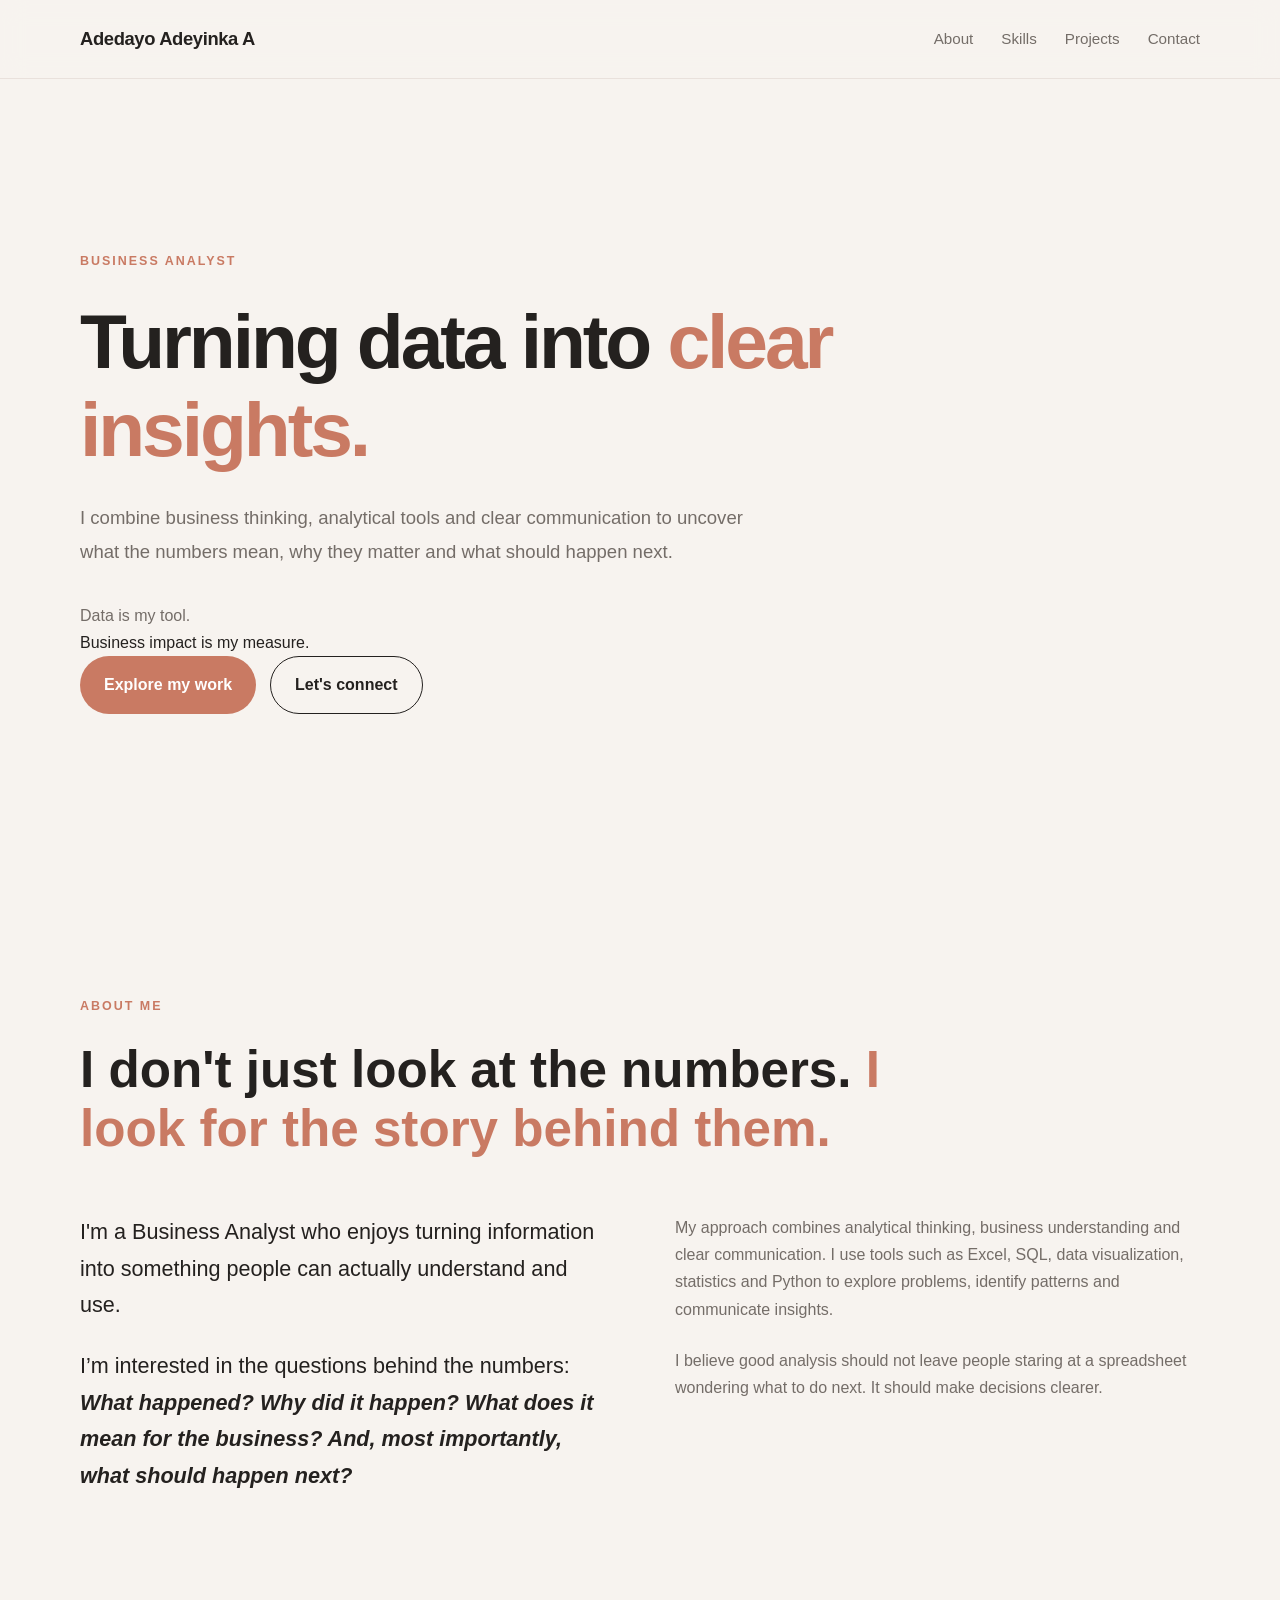
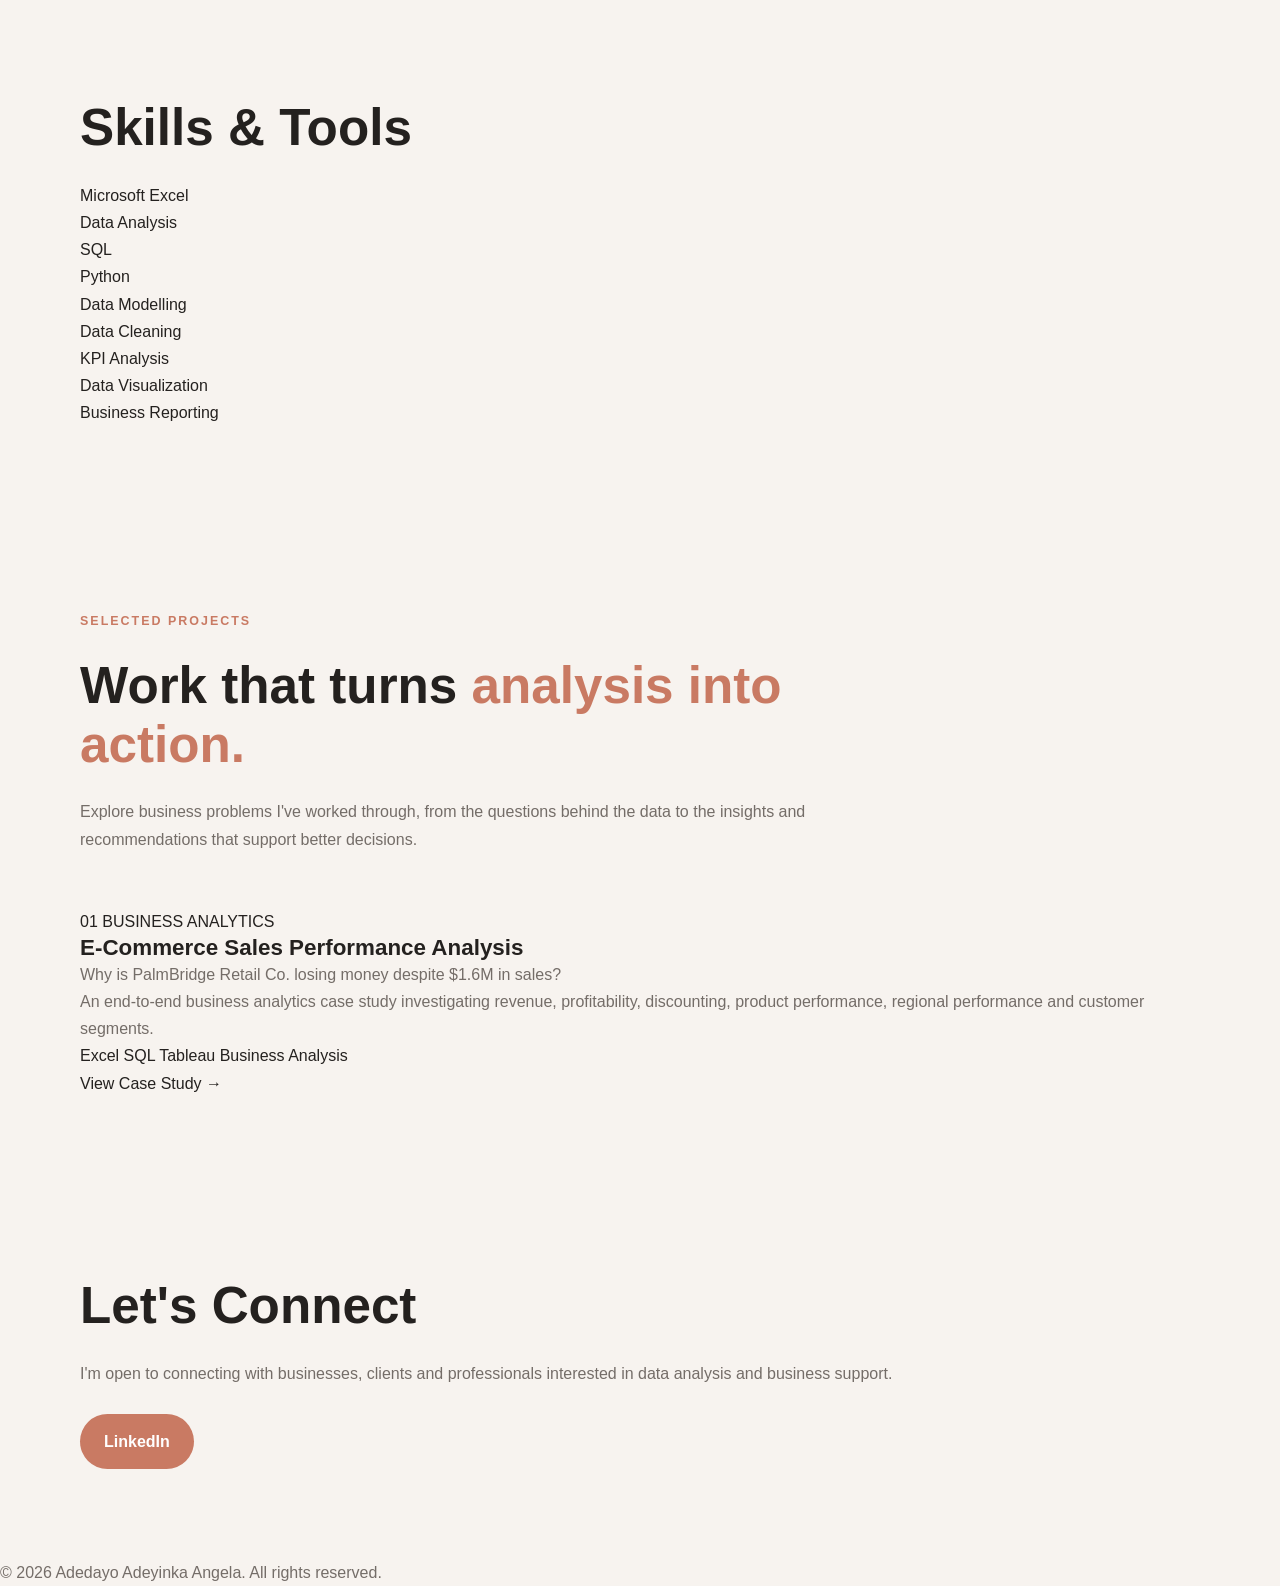
==== index.html @ f73e21f0 "Refactor projects section layout and content" ====
<!DOCTYPE html>
<html lang="en">
<head>
    <meta charset="UTF-8">
    <meta name="viewport" content="width=device-width, initial-scale=1.0">

    <title>Adedayo Adeyinka Angela | Business Analyst</title>
    
    <link rel="stylesheet" href="css/style.css">
       
</head>

<body>

        <header class="site-header">
    <div class="nav-container">

        <a href="#" class="brand">
            Adedayo Adeyinka A
        </a>

        <nav class="nav-links">
            <a href="#about">About</a>
            <a href="#skills">Skills</a>
            <a href="#projects">Projects</a>
            <a href="#contact">Contact</a>
        </nav>

    </div>
</header>

<main>

    <section class="hero">

        <div class="hero-content">

            <p class="eyebrow">
                BUSINESS ANALYST
            </p>

            <h1>
                Turning data into
                <span>clear insights.</span>
            </h1>

            <p class="hero-description">
                I combine business thinking, analytical tools and clear
                communication to uncover what the numbers mean, why they
                matter and what should happen next.

                <p>Data is my tool.</p>
                Business impact is my measure.<br> 
            </p>

            <div class="hero-actions">

                <a href="#projects" class="button">
                    Explore my work
                </a>

                <a href="#contact" class="button secondary">
                    Let's connect
                </a>

            </div>

        </div>

    </section>


       <section class="about" id="about">

    <div class="section-heading">
        <p class="eyebrow">ABOUT ME</p>

        <h2>
            I don't just look at the numbers.
            <span>I look for the story behind them.</span>
        </h2>
    </div>

    <div class="about-grid">

        <div class="about-intro">

            <p>
                I'm a Business Analyst who enjoys
                turning information into something people can actually
                understand and use.
            </p>

            <p>
                I’m interested in the questions behind the numbers:<br>
                <b><i>What happened? Why did it happen? What does it mean
                for the business? And, most importantly, what should
                happen next?</i></b>
            </p>

        </div>

        <div class="about-details">

            <p>
                My approach combines analytical thinking, business
                understanding and clear communication. I use tools
                such as Excel, SQL, data visualization, statistics
                and Python to explore problems, identify patterns
                and communicate insights.
            </p>

            <p>
                I believe good analysis should not leave people
                staring at a spreadsheet wondering what to do next.
                It should make decisions clearer.
            </p>

        </div>

    </div>

</section>


        <section id="skills">

            <h2>Skills & Tools</h2>

            <div class="skills">

                <div class="skill">Microsoft Excel</div>
                <div class="skill">Data Analysis</div>
                <div class="skill">SQL</div>
                <div class="skill">Python</div>
                <div class="skill">Data Modelling</div>
                <div class="skill">Data Cleaning</div>
                <div class="skill">KPI Analysis</div>
                <div class="skill">Data Visualization</div>
                <div class="skill">Business Reporting</div>

            </div>

        </section>


        <section class="projects-section" id="projects">

    <div class="section-heading">
        <p class="eyebrow">SELECTED PROJECTS</p>

        <h2>
            Work that turns
            <span>analysis into action.</span>
        </h2>

        <p>
            Explore business problems I've worked through, from the
            questions behind the data to the insights and recommendations
            that support better decisions.
        </p>
    </div>

    <div class="projects-grid">

        <article class="project-card">

            <div class="project-card-top">
                <span class="project-number">01</span>
                <span class="project-type">BUSINESS ANALYTICS</span>
            </div>

            <div class="project-card-content">

                <h3>E-Commerce Sales Performance Analysis</h3>

                <p class="project-question">
                    Why is PalmBridge Retail Co. losing money despite
                    $1.6M in sales?
                </p>

                <p>
                    An end-to-end business analytics case study investigating
                    revenue, profitability, discounting, product performance,
                    regional performance and customer segments.
                </p>

                <div class="project-tags">
                    <span>Excel</span>
                    <span>SQL</span>
                    <span>Tableau</span>
                    <span>Business Analysis</span>
                </div>

            </div>

            <a href="projects/ecommerce-sales-analysis.html"
               class="project-link">
                View Case Study <span>→</span>
            </a>

        </article>

    </div>

</section>


        <section id="contact">

            <h2>Let's Connect</h2>

            <p>
                I'm open to connecting with businesses, clients and
                professionals interested in data analysis and business
                support.
            </p>

            <br>

            <a href="https://www.linkedin.com/" class="button">
                LinkedIn
            </a>

        </section>

    </main>


    <footer>

        <p>
            © 2026 Adedayo Adeyinka Angela. All rights reserved.
        </p>

    </footer>

    <script src="js/script.js"></script>
</body>
</html>
---- css/style.css ----
/* =========================
   1. GLOBAL RESET
========================= */

* {
    margin: 0;
    padding: 0;
    box-sizing: border-box;
}


/* =========================
   2. COLOR SYSTEM
========================= */

:root {
    --bg: #f7f3ef;
    --surface: #ffffff;
    --text: #24211f;
    --muted: #746d68;
    --accent: #c97a63;
    --accent-dark: #a95f4a;
    --border: #e7ddd7;
}


/* =========================
   3. BASE PAGE STYLE
========================= */

html {
    scroll-behavior: smooth;
}

body {
    font-family: Arial, Helvetica, sans-serif;
    background: var(--bg);
    color: var(--text);
    line-height: 1.7;
}


/* =========================
   4. GENERAL LAYOUT
========================= */

section {
    width: min(1120px, 88%);
    margin: 0 auto;
    padding: 90px 0;
}

h1,
h2,
h3 {
    line-height: 1.15;
}

h1 {
    font-size: clamp(2.8rem, 6vw, 5.5rem);
    letter-spacing: -0.04em;
}

h2 {
    font-size: clamp(2rem, 4vw, 3.3rem);
    margin-bottom: 24px;
}

h3 {
    font-size: 1.4rem;
}

p {
    color: var(--muted);
}


/* =========================
   5. LINKS
========================= */

a {
    color: inherit;
    text-decoration: none;
}


/* =========================
   6. BUTTONS
========================= */

.button {
    display: inline-flex;
    align-items: center;
    justify-content: center;

    padding: 14px 24px;

    border-radius: 999px;

    background: var(--accent);
    color: white;

    font-weight: 600;

    transition:
        transform 0.25s ease,
        background 0.25s ease,
        box-shadow 0.25s ease;
}

.button:hover {
    background: var(--accent-dark);
    transform: translateY(-2px);
    box-shadow: 0 10px 25px rgba(0, 0, 0, 0.08);
}

.button.secondary {
    background: transparent;
    color: var(--text);
    border: 1px solid var(--text);
}

.button.secondary:hover {
    background: var(--text);
    color: white;
}


/* =========================
   7. MOBILE BASE
========================= */

@media (max-width: 768px) {

    section {
        width: min(92%, 1120px);
        padding: 70px 0;
    }

    .nav-container {
        width: 92%;
        min-height: 70px;
    }

    .nav-links {
        gap: 14px;
    }

    .nav-links a {
        font-size: 0.82rem;
    }

    .hero {
        min-height: auto;
        padding-top: 90px;
        padding-bottom: 80px;
    }

    .hero-description {
        font-size: 1.05rem;
    }

    .hero-actions {
        flex-direction: column;
        align-items: flex-start;
    }
   .section-heading {
    margin-bottom: 40px;
}

.about-grid {
    grid-template-columns: 1fr;
    gap: 35px;
}

.about-intro {
    font-size: 1.15rem;
}

.about-details {
    max-width: none;
}

}


/* =========================
   8. NAVIGATION
========================= */

.site-header {
    position: sticky;
    top: 0;
    z-index: 1000;

    background: rgba(247, 243, 239, 0.92);
    backdrop-filter: blur(12px);

    border-bottom: 1px solid rgba(231, 221, 215, 0.8);
}

.nav-container {
    width: min(1120px, 88%);
    margin: 0 auto;

    min-height: 78px;

    display: flex;
    align-items: center;
    justify-content: space-between;
}

.brand {
    font-size: 1.15rem;
    font-weight: 700;
    letter-spacing: -0.02em;
}

.nav-links {
    display: flex;
    align-items: center;
    gap: 28px;
}

.nav-links a {
    position: relative;
    font-size: 0.95rem;
    color: var(--muted);

    transition: color 0.25s ease;
}

.nav-links a:hover {
    color: var(--text);
}

.nav-links a::after {
    content: "";
    position: absolute;

    left: 0;
    bottom: -7px;

    width: 0;
    height: 2px;

    background: var(--accent);

    transition: width 0.25s ease;
}

.nav-links a:hover::after {
    width: 100%;
}


/* =========================
   9. HERO SECTION
========================= */

.hero {
    min-height: calc(100vh - 78px);

    display: flex;
    align-items: center;

    padding-top: 80px;
    padding-bottom: 100px;
}

.hero-content {
    max-width: 900px;
}

.eyebrow {
    display: inline-block;

    margin-bottom: 24px;

    font-size: 0.78rem;
    font-weight: 700;
    letter-spacing: 0.16em;

    color: var(--accent);
}

.hero h1 {
    max-width: 900px;
    margin-bottom: 28px;
}

.hero h1 span {
    color: var(--accent);
}

.hero-description {
    max-width: 690px;

    margin-bottom: 34px;

    font-size: 1.16rem;
    line-height: 1.8;
}

.hero-actions {
    display: flex;
    flex-wrap: wrap;
    gap: 14px;
}


/* =========================
   10. ABOUT SECTION
========================= */

.section-heading {
    max-width: 800px;
    margin-bottom: 55px;
}

.section-heading h2 span {
    color: var(--accent);
}

.about-grid {
    display: grid;
    grid-template-columns: 1fr 1fr;
    gap: 70px;
    align-items: start;
}

.about-intro {
    font-size: 1.35rem;
    line-height: 1.7;
}

.about-intro p {
    color: var(--text);
    margin-bottom: 24px;
}

.about-details {
    max-width: 520px;
}

.about-details p {
    margin-bottom: 24px;
}
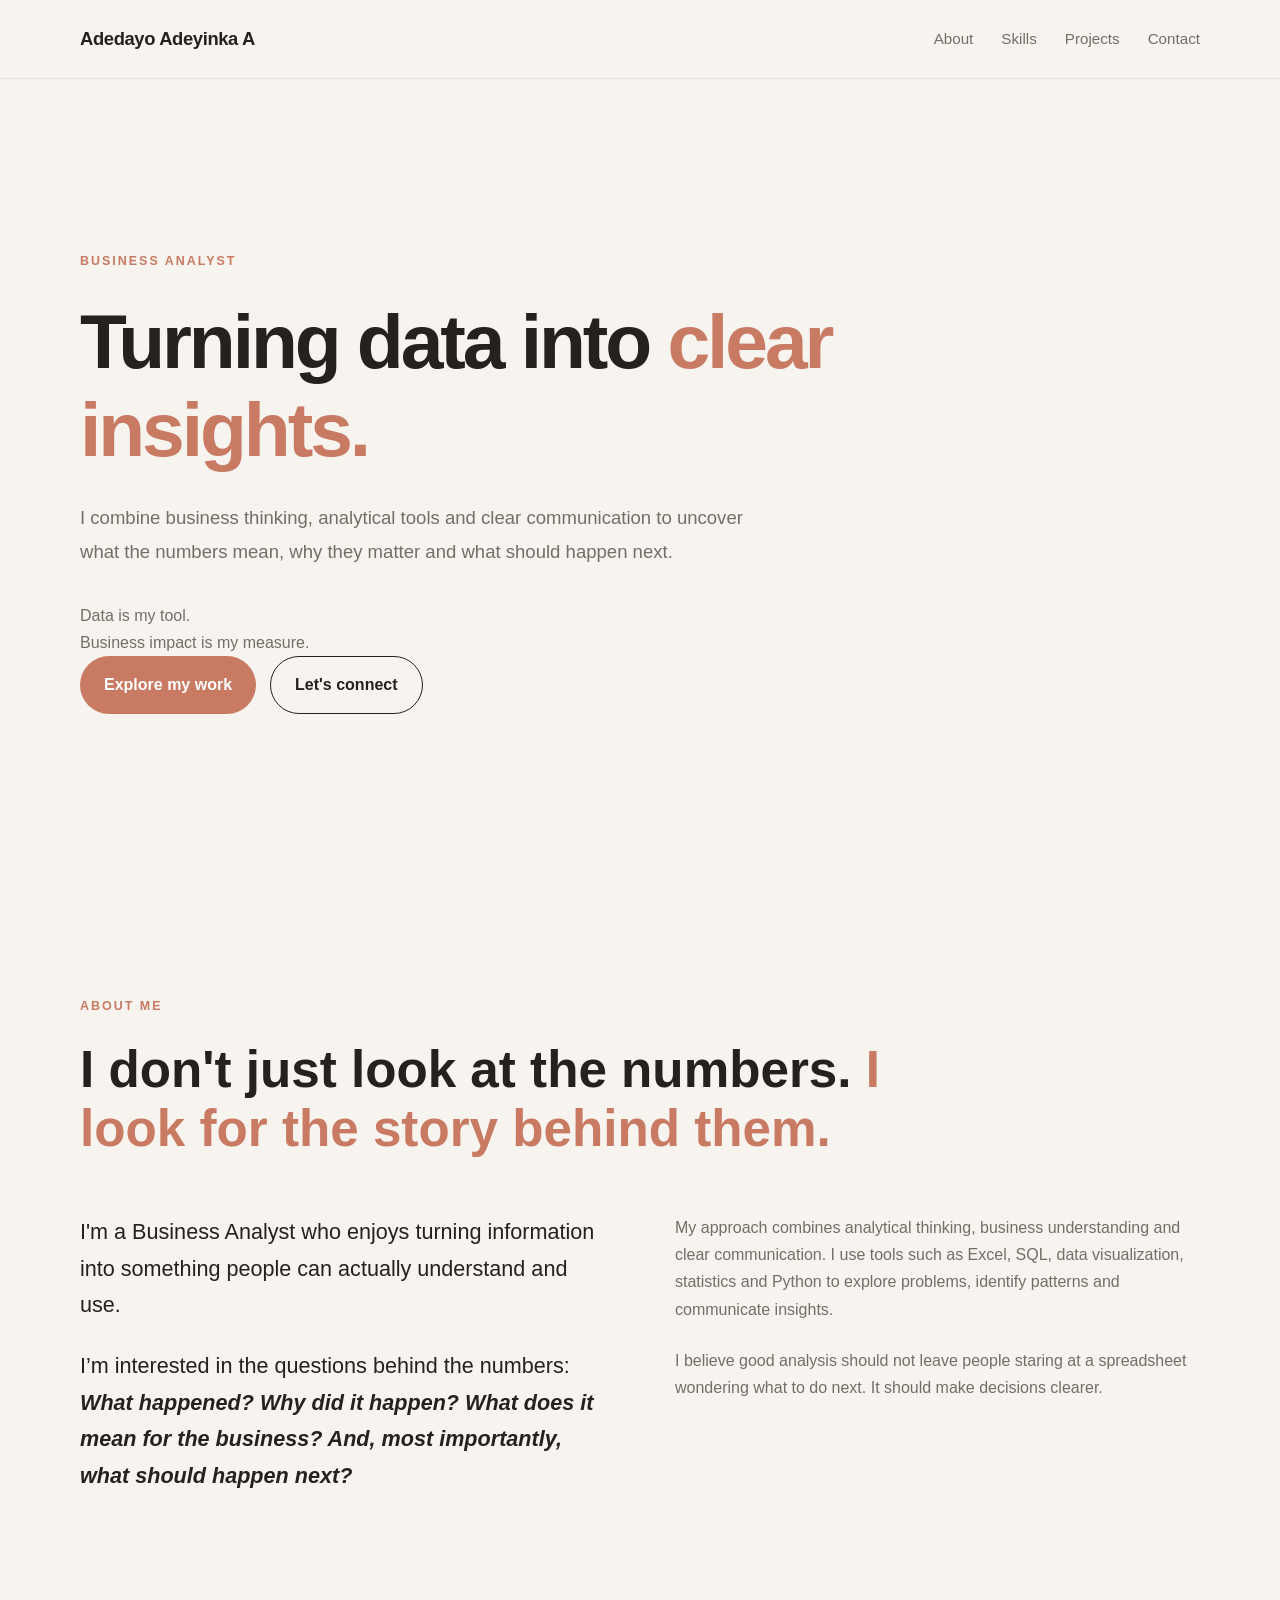
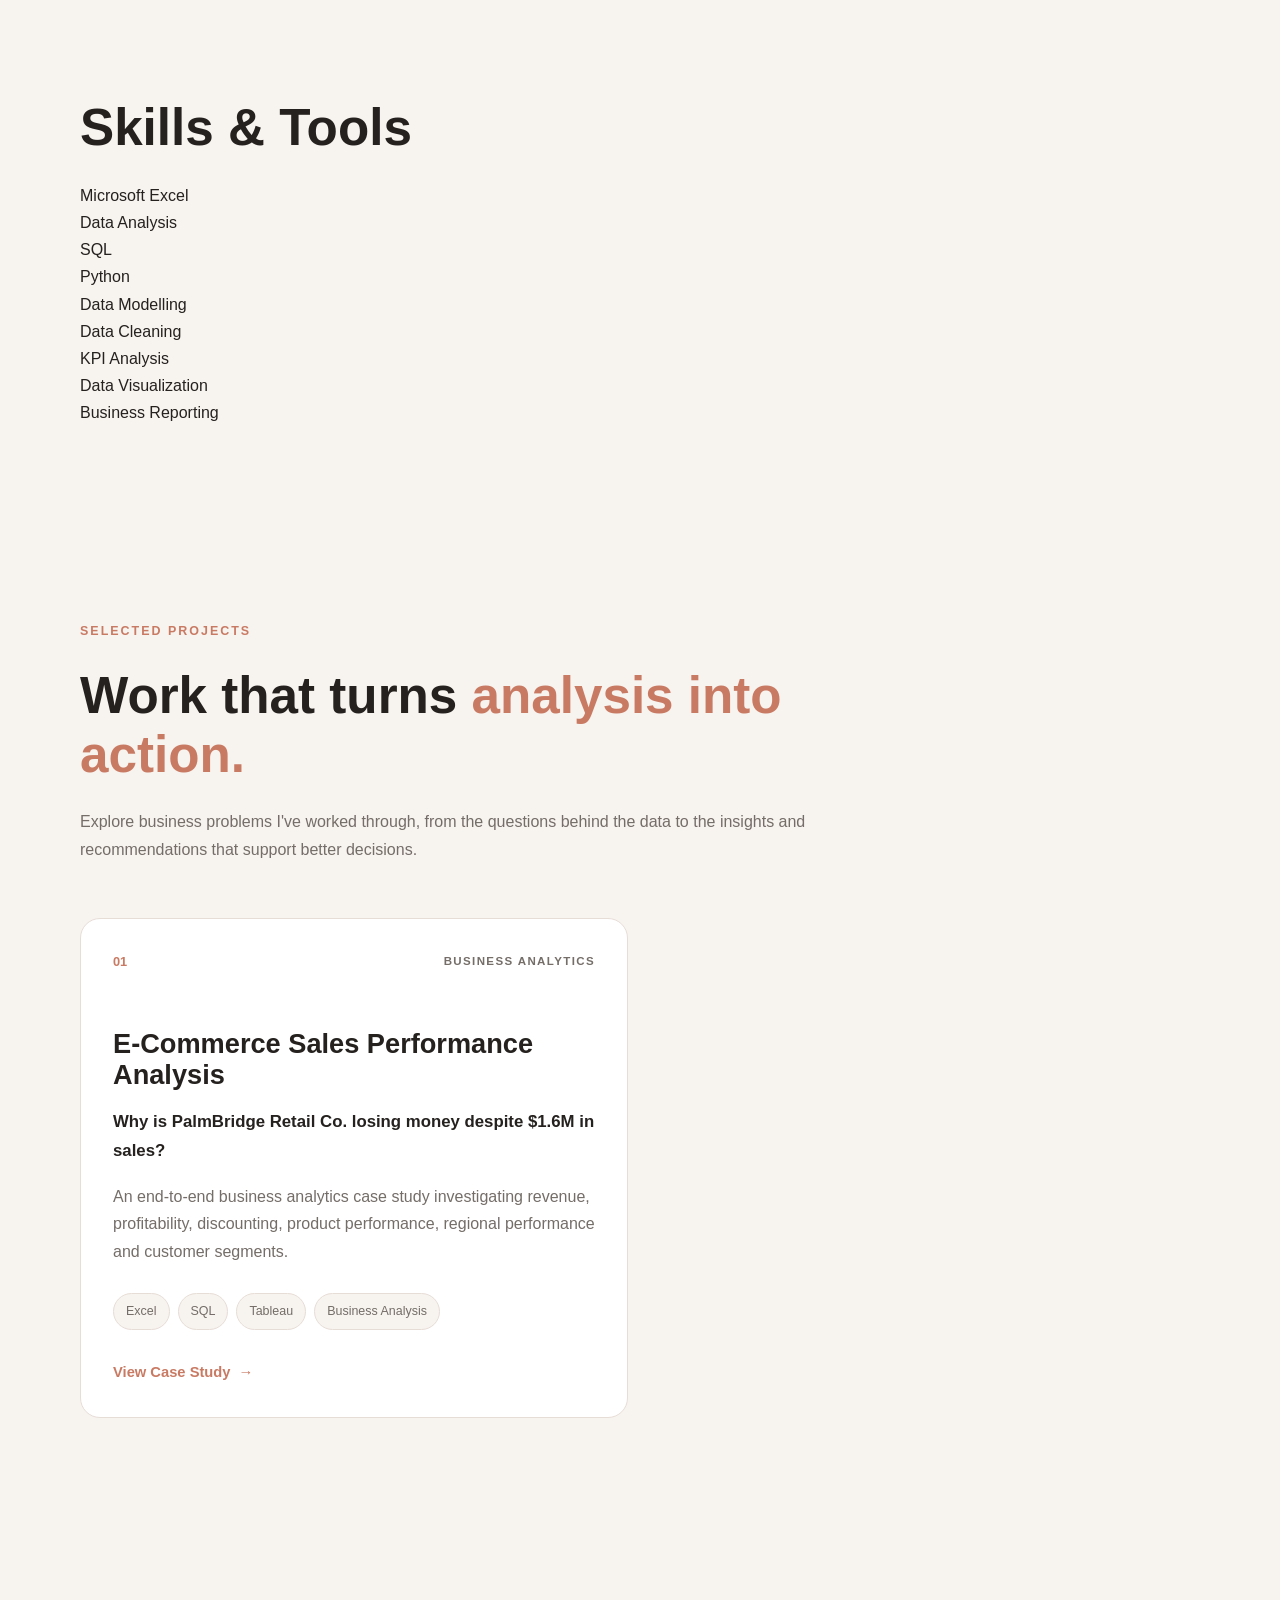
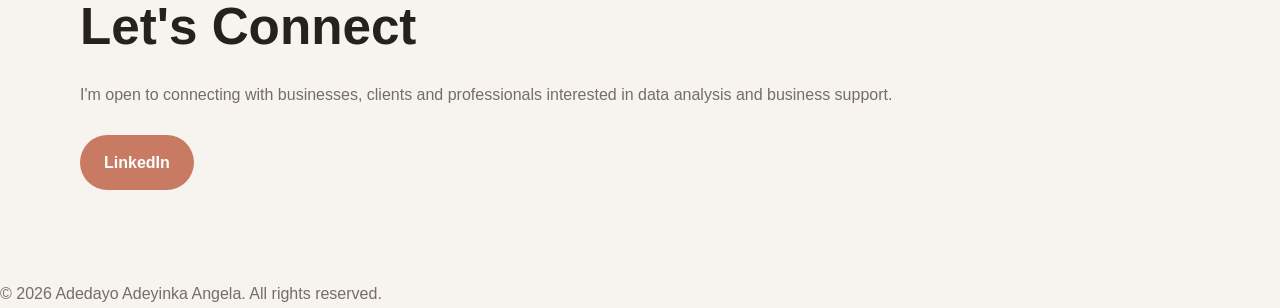
==== commit dbf78a3b: "Update hero statement paragraph in index.html" ====
--- a/index.html
+++ b/index.html
@@ -49,9 +49,10 @@
                 communication to uncover what the numbers mean, why they
                 matter and what should happen next.
 
-                <p>Data is my tool.</p>
-                Business impact is my measure.<br> 
-            </p>
+               <p class="hero-statement">
+    Data is my tool.<br>
+    Business impact is my measure.
+</p>
 
             <div class="hero-actions">
 
--- a/css/style.css
+++ b/css/style.css
@@ -347,3 +347,428 @@
 .about-details p {
     margin-bottom: 24px;
 }
+
+
+/* ================================
+   PROJECTS SECTION
+================================ */
+
+.projects-section {
+    padding-top: 100px;
+}
+
+.projects-grid {
+    display: grid;
+    grid-template-columns: repeat(2, 1fr);
+    gap: 24px;
+}
+
+.project-card {
+    position: relative;
+    display: flex;
+    flex-direction: column;
+    min-height: 430px;
+    padding: 32px;
+    background: var(--surface);
+    border: 1px solid var(--border);
+    border-radius: 20px;
+    overflow: hidden;
+
+    transition:
+        transform 0.3s ease,
+        box-shadow 0.3s ease,
+        border-color 0.3s ease;
+}
+
+.project-card:hover {
+    transform: translateY(-7px);
+    border-color: var(--accent);
+    box-shadow: 0 20px 45px rgba(0, 0, 0, 0.08);
+}
+
+.project-card-top {
+    display: flex;
+    align-items: center;
+    justify-content: space-between;
+    margin-bottom: 55px;
+}
+
+.project-number {
+    font-size: 0.8rem;
+    font-weight: 700;
+    color: var(--accent);
+}
+
+.project-type {
+    font-size: 0.72rem;
+    font-weight: 700;
+    letter-spacing: 0.12em;
+    color: var(--muted);
+}
+
+.project-card-content {
+    flex: 1;
+}
+
+.project-card h3 {
+    max-width: 520px;
+    margin-bottom: 18px;
+    font-size: 1.7rem;
+}
+
+.project-question {
+    margin-bottom: 18px;
+    color: var(--text);
+    font-size: 1.05rem;
+    font-weight: 600;
+}
+
+.project-card-content > p:not(.project-question) {
+    max-width: 520px;
+    margin-bottom: 28px;
+}
+
+.project-tags {
+    display: flex;
+    flex-wrap: wrap;
+    gap: 8px;
+    margin-bottom: 30px;
+}
+
+.project-tags span {
+    padding: 7px 12px;
+    border: 1px solid var(--border);
+    border-radius: 999px;
+    font-size: 0.78rem;
+    color: var(--muted);
+    background: var(--bg);
+}
+
+.project-link {
+    display: inline-flex;
+    align-items: center;
+    gap: 8px;
+    width: fit-content;
+
+    font-size: 0.92rem;
+    font-weight: 700;
+    color: var(--accent);
+
+    transition:
+        gap 0.25s ease,
+        color 0.25s ease;
+}
+
+.project-link span {
+    transition: transform 0.25s ease;
+}
+
+.project-link:hover {
+    color: var(--accent-dark);
+    gap: 12px;
+}
+
+.project-link:hover span {
+    transform: translateX(3px);
+}
+
+
+/* ================================
+   PROJECTS — MOBILE
+================================ */
+
+@media (max-width: 768px) {
+
+    .projects-grid {
+        grid-template-columns: 1fr;
+    }
+
+    .project-card {
+        min-height: 400px;
+        padding: 28px;
+    }
+
+    .project-card-top {
+        margin-bottom: 45px;
+    }
+
+    .project-card h3 {
+        font-size: 1.5rem;
+    }
+
+}
+
+
+/* ================================
+   CASE STUDY PAGE
+================================ */
+
+.case-study-hero {
+    padding-top: 65px;
+    padding-bottom: 75px;
+}
+
+.case-study-navigation {
+    margin-bottom: 55px;
+}
+
+.back-link {
+    display: inline-flex;
+    align-items: center;
+    color: var(--muted);
+    font-size: 0.9rem;
+    font-weight: 600;
+    transition: color 0.25s ease;
+}
+
+.back-link:hover {
+    color: var(--accent);
+}
+
+.case-study-hero .eyebrow {
+    margin-bottom: 22px;
+}
+
+.case-study-hero h4 {
+    max-width: 850px;
+    margin-bottom: 25px;
+    font-size: clamp(2.8rem, 5.5vw, 4.8rem);
+}
+
+.case-study-hero h4 span {
+    color: var(--accent);
+}
+
+.case-study-question {
+    max-width: 720px;
+    margin-bottom: 55px;
+    color: var(--text);
+    font-size: 1.25rem;
+    line-height: 1.6;
+    font-weight: 500;
+}
+
+
+/* ================================
+   PROJECT META
+================================ */
+
+.project-meta {
+    display: grid;
+    grid-template-columns: repeat(4, 1fr);
+    gap: 14px;
+}
+
+.meta-item {
+    min-height: 125px;
+    padding: 22px;
+    display: flex;
+    flex-direction: column;
+    justify-content: space-between;
+
+    background: var(--surface);
+    border: 1px solid var(--border);
+    border-radius: 14px;
+
+    transition:
+        transform 0.25s ease,
+        border-color 0.25s ease;
+}
+
+.meta-item:hover {
+    transform: translateY(-3px);
+    border-color: var(--accent);
+}
+
+.meta-item span {
+    font-size: 0.68rem;
+    font-weight: 700;
+    letter-spacing: 0.11em;
+    color: var(--muted);
+}
+
+.meta-item strong {
+    font-size: 0.95rem;
+    line-height: 1.45;
+    font-weight: 600;
+}
+
+
+/* ================================
+   BUSINESS SNAPSHOT
+================================ */
+
+.case-study-kpi-section {
+    padding-top: 70px;
+    padding-bottom: 90px;
+}
+
+.kpi-heading {
+    max-width: 620px;
+    margin-bottom: 35px;
+}
+
+.kpi-heading h3 {
+    margin-bottom: 15px;
+}
+
+.kpi-heading h3 span {
+    color: var(--accent);
+}
+
+.kpi-heading p:last-child {
+    font-size: 1rem;
+}
+
+.case-study-kpis {
+    display: grid;
+    grid-template-columns: repeat(4, 1fr);
+    gap: 14px;
+}
+
+.case-kpi {
+    min-height: 175px;
+    padding: 28px;
+
+    display: flex;
+    flex-direction: column;
+    justify-content: center;
+
+    background: var(--surface);
+    border: 1px solid var(--border);
+    border-radius: 16px;
+
+    transition:
+        transform 0.25s ease,
+        box-shadow 0.25s ease,
+        border-color 0.25s ease;
+}
+
+.case-kpi:hover {
+    transform: translateY(-4px);
+    border-color: var(--accent);
+    box-shadow: 0 15px 35px rgba(0, 0, 0, 0.06);
+}
+
+.case-kpi span {
+    margin-bottom: 10px;
+    font-size: 0.76rem;
+    font-weight: 700;
+    letter-spacing: 0.04em;
+    color: var(--muted);
+}
+
+.case-kpi strong {
+    margin-bottom: 8px;
+    font-size: 2.2rem;
+    letter-spacing: -0.04em;
+}
+
+.case-kpi small {
+    font-size: 0.78rem;
+    color: var(--muted);
+}
+
+
+/* ================================
+   CASE STUDY CONTENT
+================================ */
+
+.case-study-section {
+    display: grid;
+    grid-template-columns: 0.75fr 1.25fr;
+    gap: 80px;
+    align-items: start;
+}
+
+.case-study-heading {
+    position: sticky;
+    top: 120px;
+}
+
+.case-study-heading h3 {
+    margin-bottom: 0;
+}
+
+.case-study-heading h3 span {
+    color: var(--accent);
+}
+
+.case-study-content {
+    max-width: 680px;
+}
+
+.case-study-content p {
+    margin-bottom: 24px;
+    font-size: 1.05rem;
+    line-height: 1.85;
+}
+
+
+/* ================================
+   CASE STUDY MOBILE
+================================ */
+
+@media (max-width: 900px) {
+
+    .project-meta {
+        grid-template-columns: repeat(2, 1fr);
+    }
+
+    .case-study-kpis {
+        grid-template-columns: repeat(2, 1fr);
+    }
+
+}
+
+@media (max-width: 768px) {
+
+    .case-study-hero {
+        padding-top: 50px;
+        padding-bottom: 60px;
+    }
+
+    .case-study-navigation {
+        margin-bottom: 40px;
+    }
+
+    .case-study-hero h3 {
+        font-size: clamp(2.5rem, 11vw, 4rem);
+    }
+
+    .case-study-question {
+        font-size: 1.08rem;
+        margin-bottom: 40px;
+    }
+
+    .project-meta {
+        grid-template-columns: 1fr;
+    }
+
+    .meta-item {
+        min-height: 105px;
+    }
+
+    .case-study-kpi-section {
+        padding-top: 55px;
+        padding-bottom: 70px;
+    }
+
+    .case-study-kpis {
+        grid-template-columns: 1fr;
+    }
+
+    .case-kpi {
+        min-height: 145px;
+    }
+
+    .case-study-section {
+        grid-template-columns: 1fr;
+        gap: 35px;
+    }
+
+    .case-study-heading {
+        position: static;
+    }
+
+}
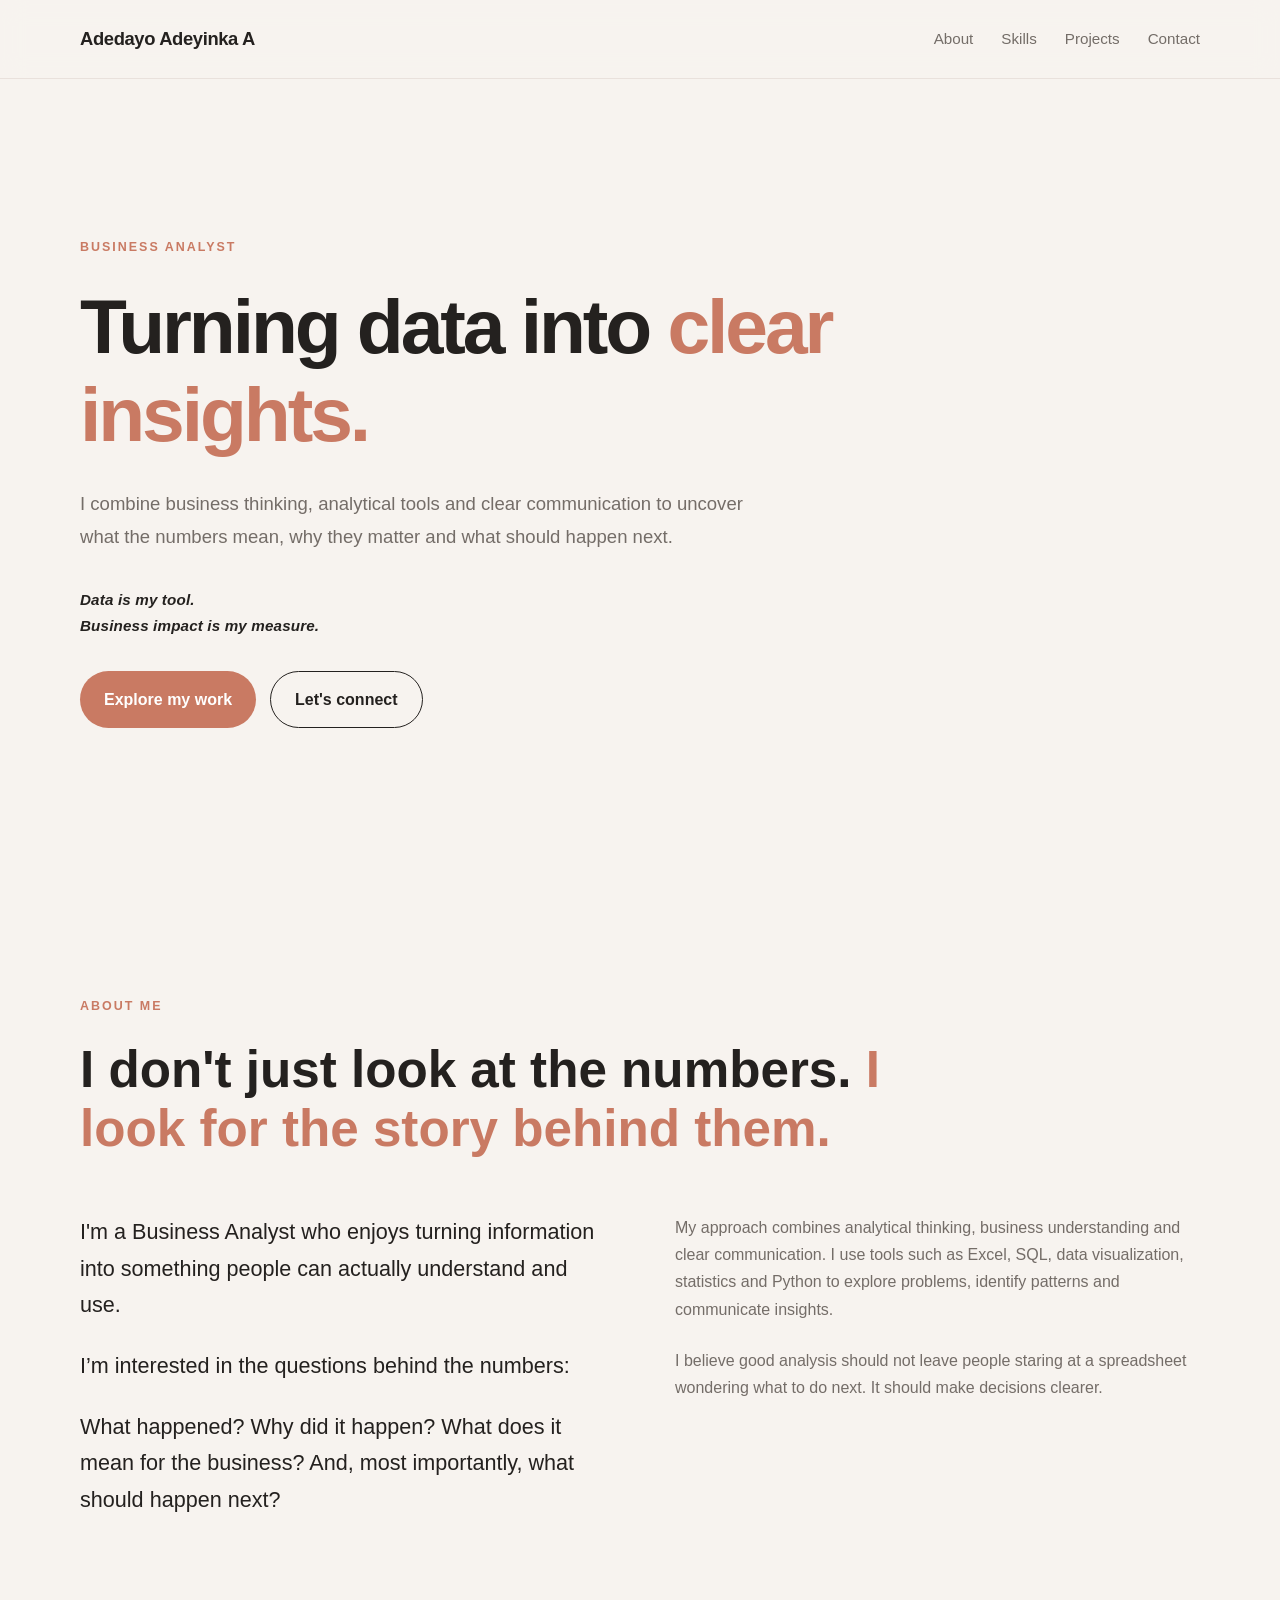
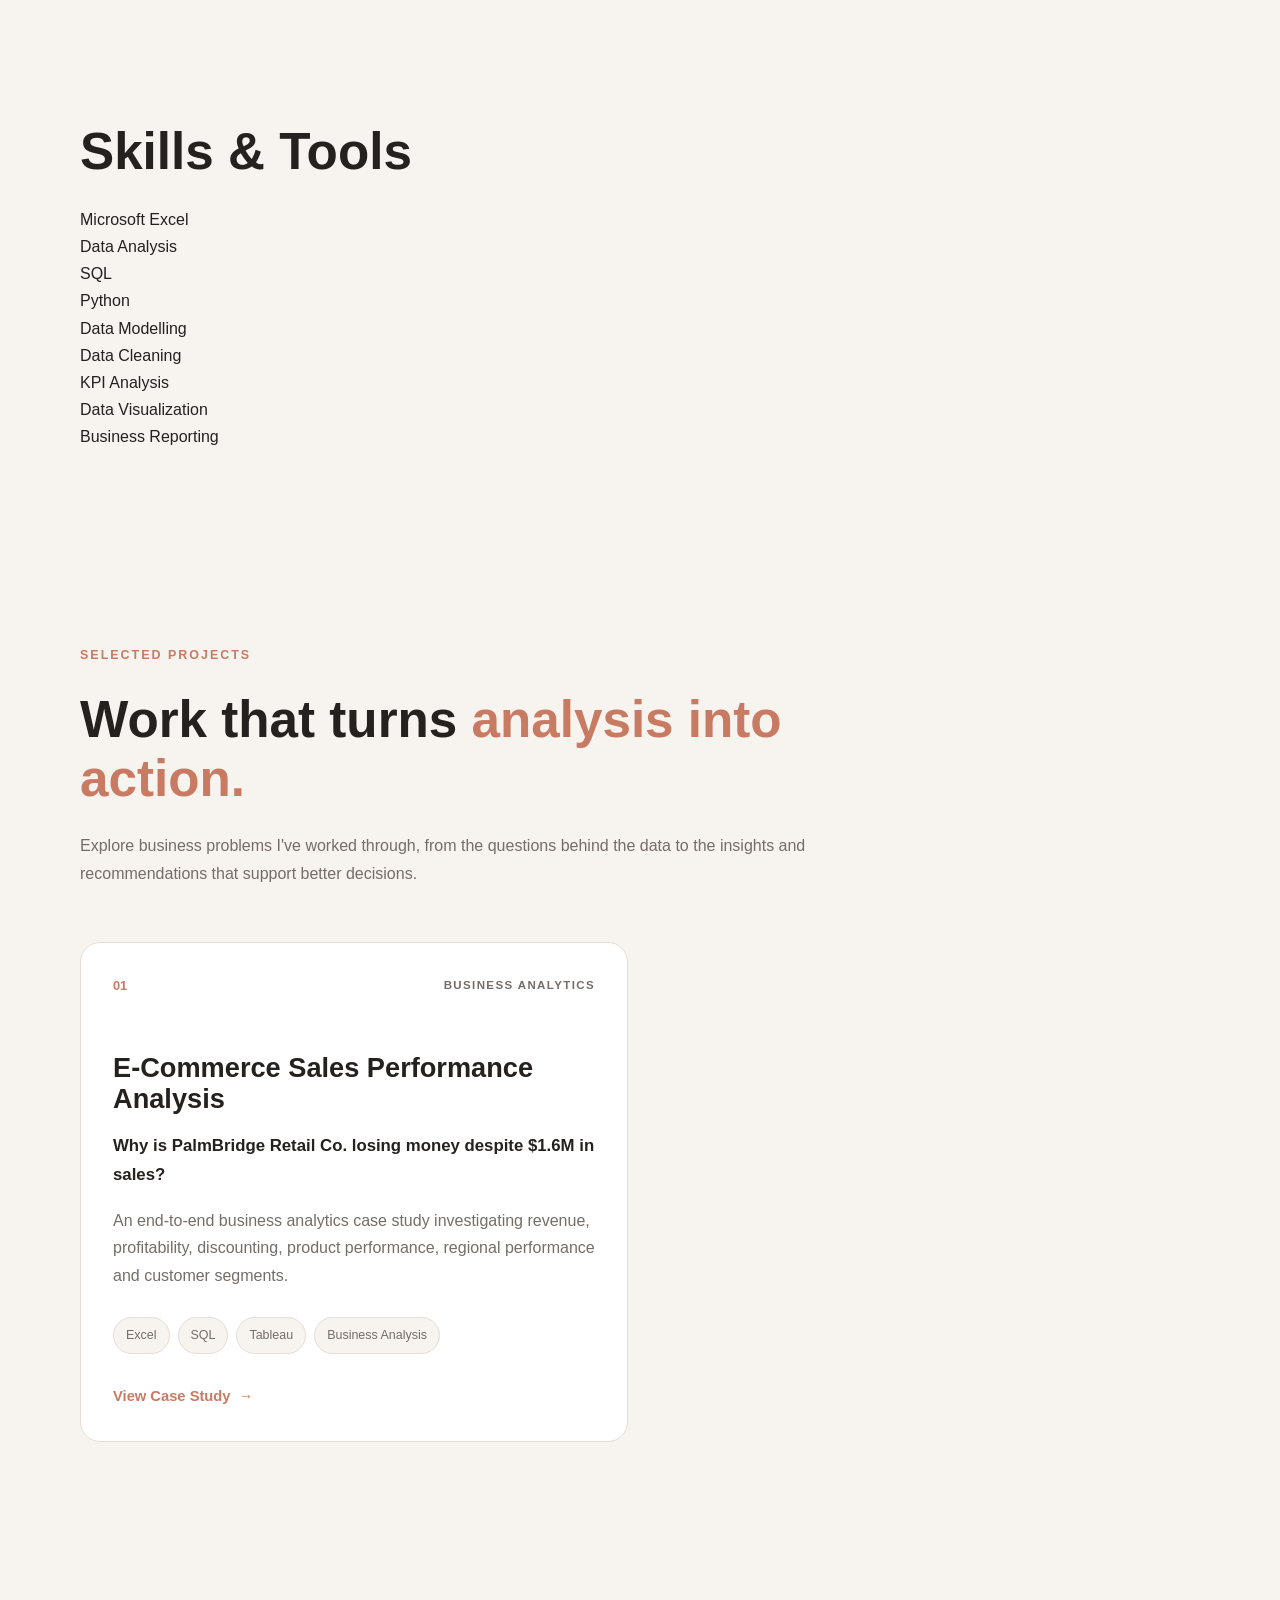
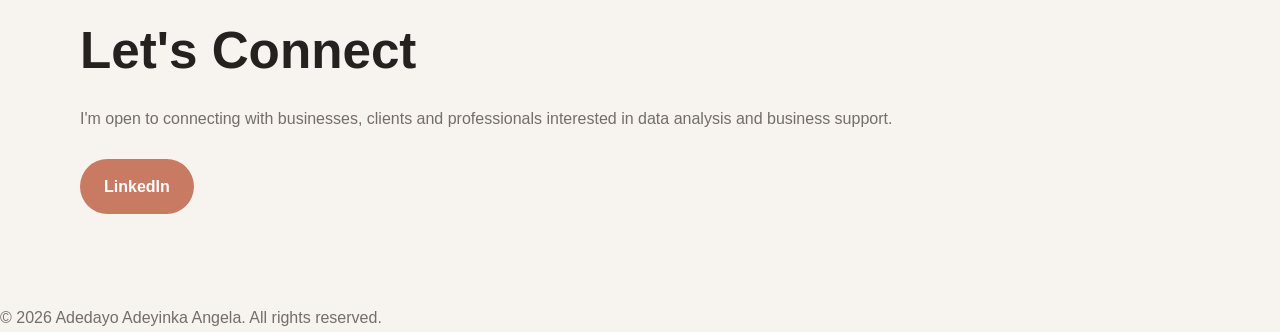
==== commit 55ad8c4f: "Refactor question paragraph in index.html" ====
--- a/index.html
+++ b/index.html
@@ -94,9 +94,10 @@
 
             <p>
                 I’m interested in the questions behind the numbers:<br>
-                <b><i>What happened? Why did it happen? What does it mean
-                for the business? And, most importantly, what should
-                happen next?</i></b>
+               <p class="about-question">
+    What happened? Why did it happen? What does it mean for the business?
+    And, most importantly, what should happen next?
+</p>
             </p>
 
         </div>
--- a/css/style.css
+++ b/css/style.css
@@ -772,3 +772,75 @@
     }
 
 }
+
+
+/* ================================
+   HOMEPAGE REFINEMENTS
+================================ */
+
+/* Hero statement / quote */
+
+.hero-statement {
+    max-width: 520px;
+    margin: 0 0 32px 0;
+    color: var(--text);
+    font-size: 0.95rem;
+    line-height: 1.7;
+    font-weight: 700;
+    font-style: italic;
+    letter-spacing: 0.01em;
+}
+
+
+/* Keep the name together */
+
+.brand {
+    white-space: nowrap;
+}
+
+
+/* ================================
+   MOBILE HOMEPAGE REFINEMENTS
+================================ */
+
+@media (max-width: 768px) {
+
+    .nav-container {
+        width: 94%;
+        min-height: 64px;
+        gap: 12px;
+    }
+
+    .brand {
+        flex-shrink: 0;
+        font-size: 0.88rem;
+    }
+
+    .nav-links {
+        gap: 11px;
+        flex-shrink: 0;
+    }
+
+    .nav-links a {
+        font-size: 0.76rem;
+    }
+
+    .hero-statement {
+        margin-bottom: 30px;
+        font-size: 0.9rem;
+        line-height: 1.65;
+    }
+
+    .hero-actions {
+        flex-direction: row;
+        align-items: center;
+        gap: 10px;
+    }
+
+    .hero-actions .button {
+        padding: 12px 18px;
+        font-size: 0.9rem;
+        white-space: nowrap;
+    }
+
+}
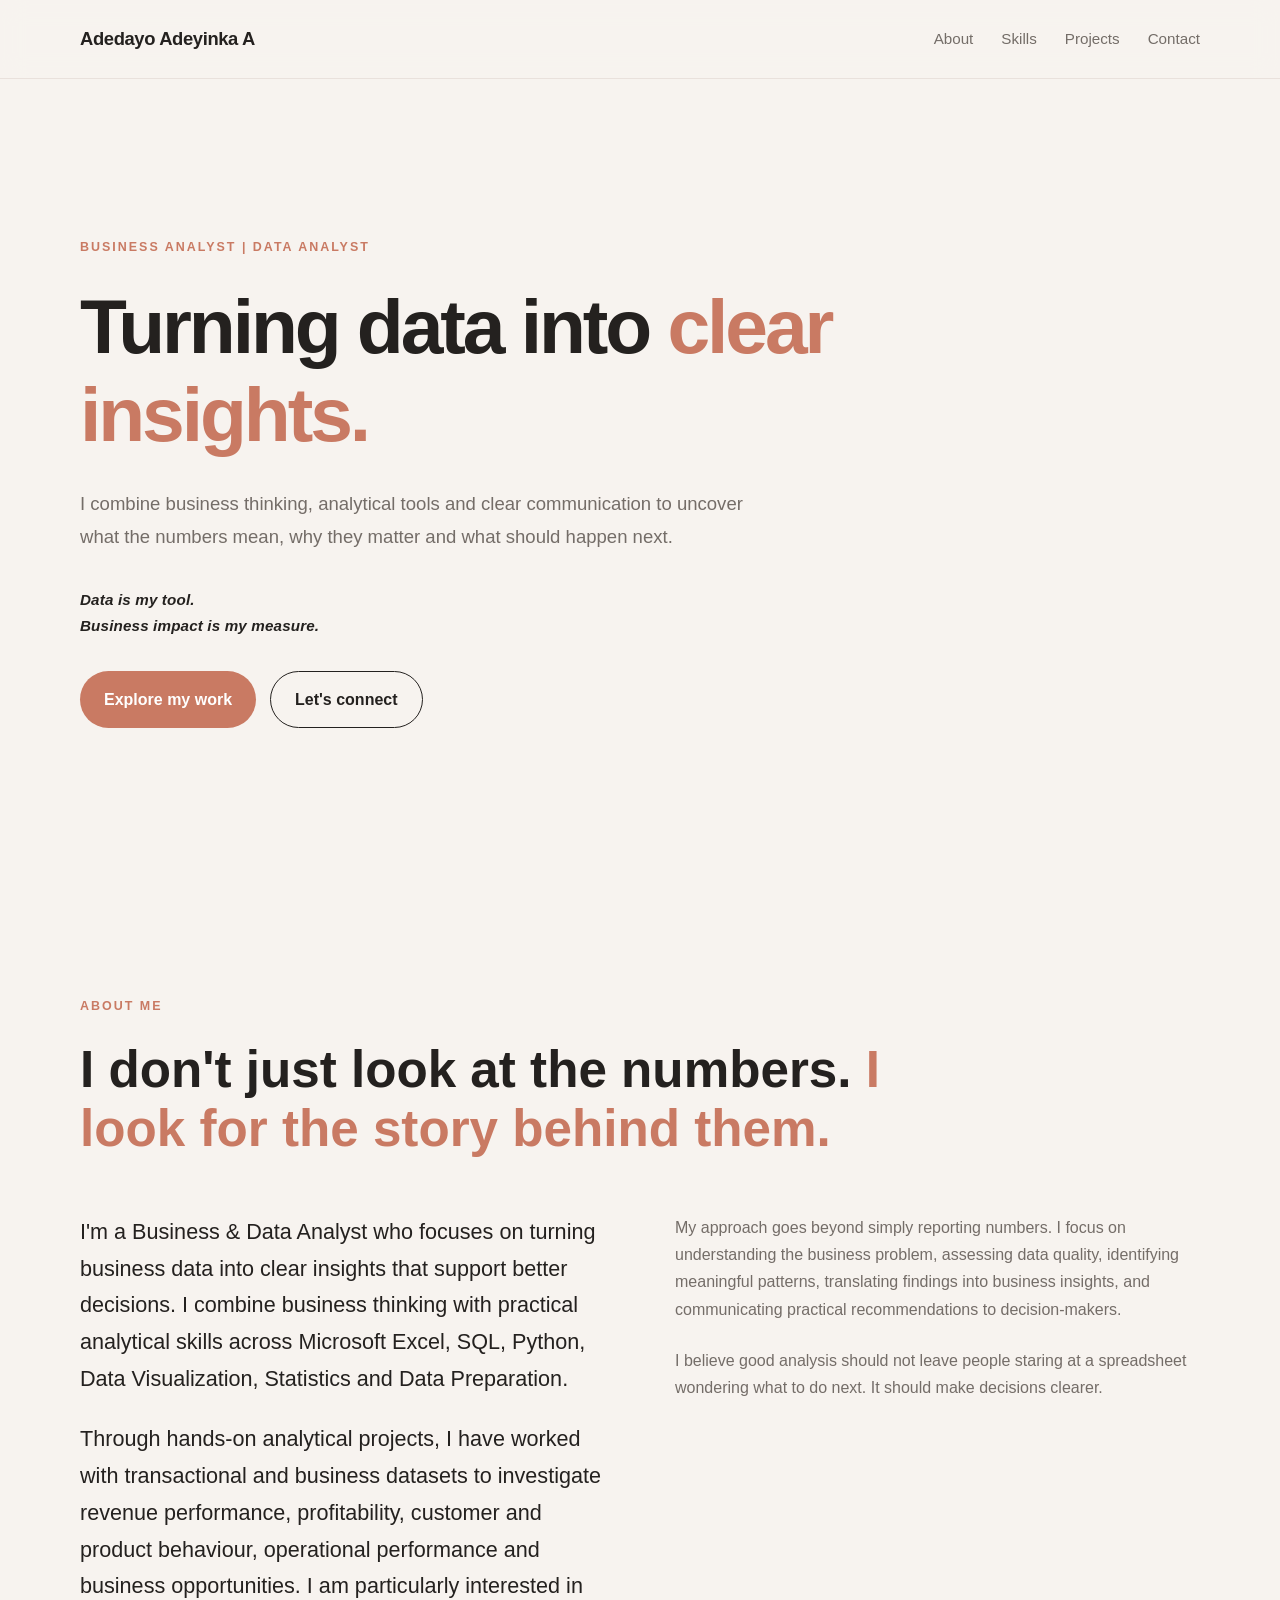
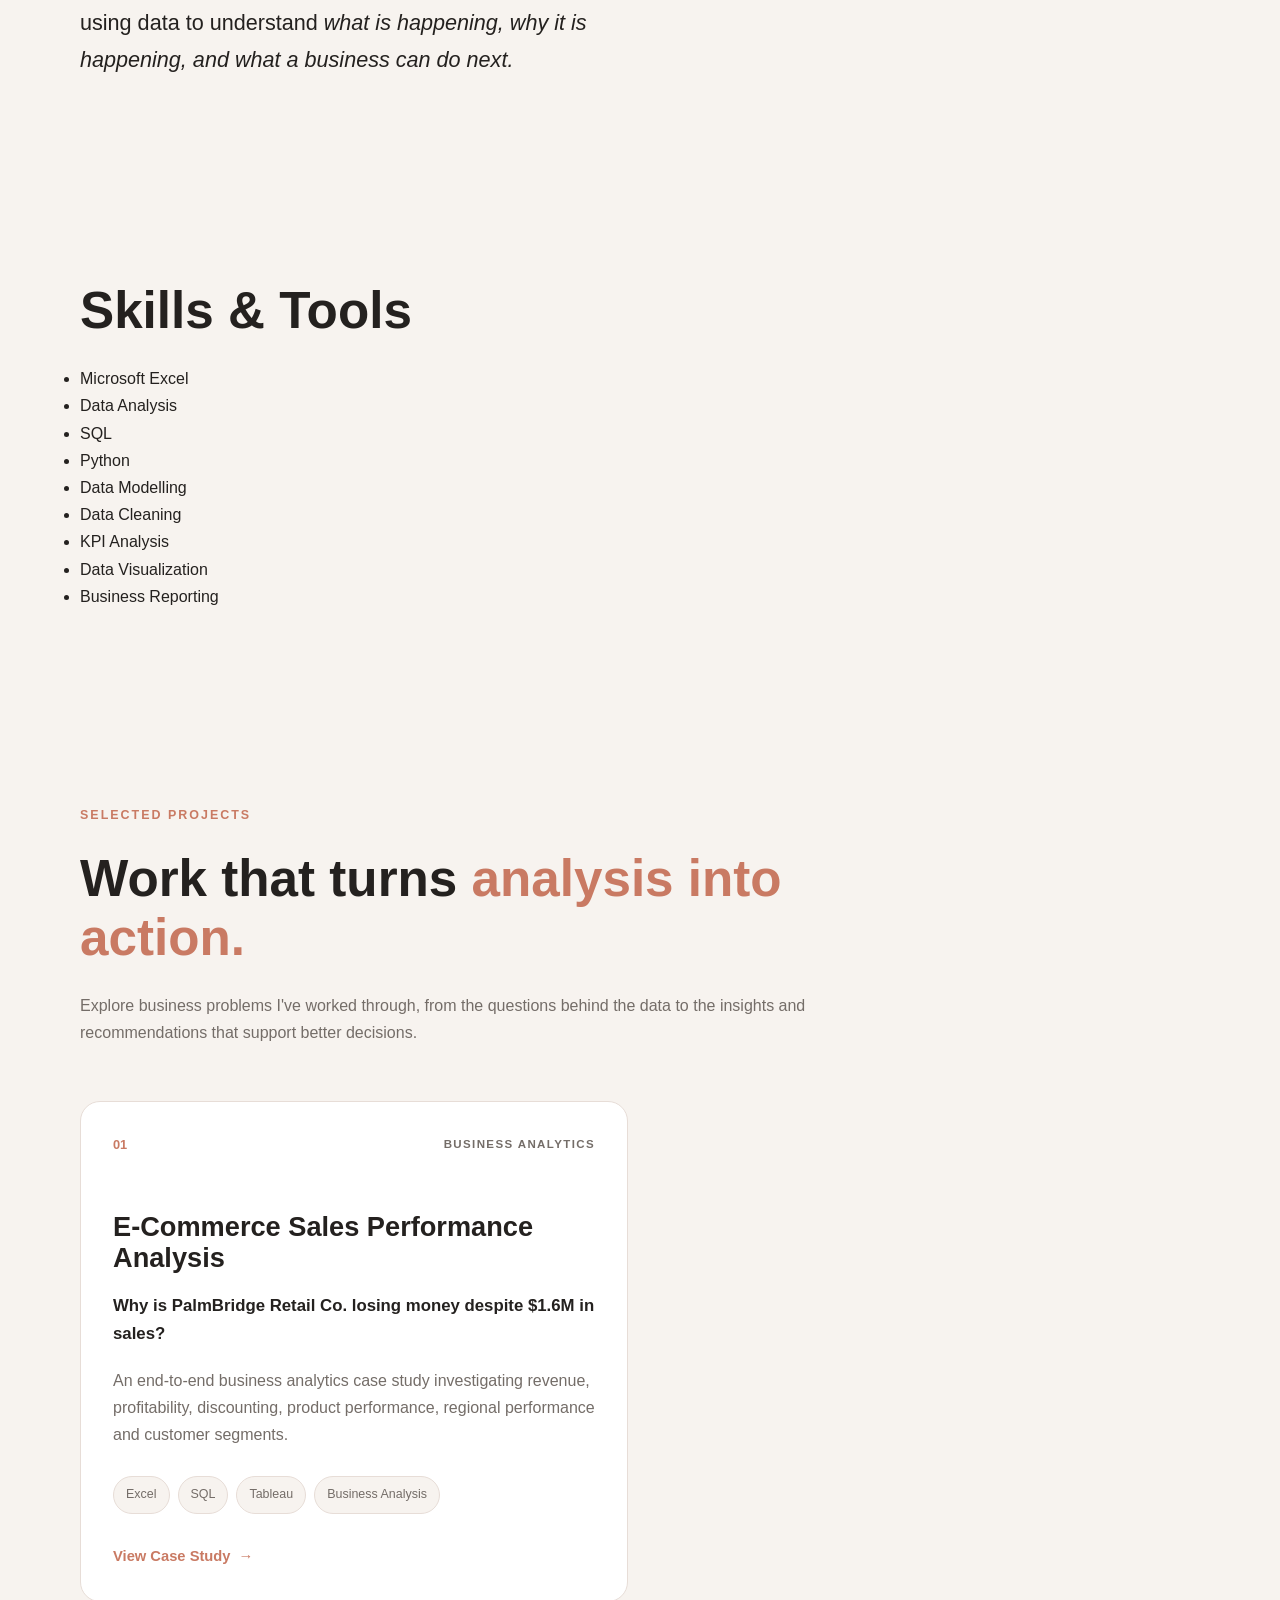
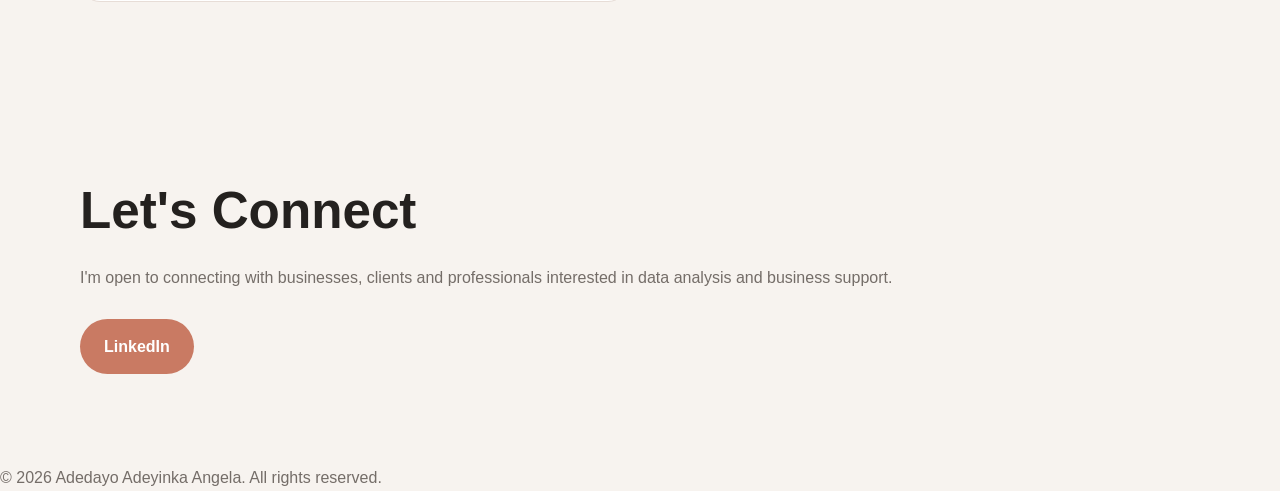
==== commit 4e454349: "Revise profile and skills section in index.html Updated the profile description to include data anal" ====
--- a/index.html
+++ b/index.html
@@ -36,7 +36,7 @@
         <div class="hero-content">
 
             <p class="eyebrow">
-                BUSINESS ANALYST
+                BUSINESS ANALYST | DATA ANALYST
             </p>
 
             <h1>
@@ -87,29 +87,29 @@
         <div class="about-intro">
 
             <p>
-                I'm a Business Analyst who enjoys
-                turning information into something people can actually
-                understand and use.
-            </p>
-
-            <p>
-                I’m interested in the questions behind the numbers:<br>
-               <p class="about-question">
-    What happened? Why did it happen? What does it mean for the business?
-    And, most importantly, what should happen next?
-</p>
-            </p>
+                I'm a Business & Data Analyst who focuses on turning business data into clear 
+                insights that support better decisions. I combine business thinking with 
+                practical analytical skills across Microsoft Excel, SQL, Python, Data Visualization, 
+                Statistics and Data Preparation. 
+            </p>
+
+           <p>
+               Through hands-on analytical projects, I have worked with transactional 
+               and business datasets to investigate revenue performance, profitability, 
+               customer and product behaviour, operational performance and business opportunities. 
+               I am particularly interested in using data to understand <i>what is happening, 
+               why it is happening, and what a business can do next.</i>
+           </p>
 
         </div>
 
         <div class="about-details">
 
             <p>
-                My approach combines analytical thinking, business
-                understanding and clear communication. I use tools
-                such as Excel, SQL, data visualization, statistics
-                and Python to explore problems, identify patterns
-                and communicate insights.
+                My approach goes beyond simply reporting numbers. 
+                I focus on understanding the business problem, assessing data quality, 
+                identifying meaningful patterns, translating findings into business insights, 
+                and communicating practical recommendations to decision-makers. 
             </p>
 
             <p>
@@ -129,19 +129,19 @@
 
             <h2>Skills & Tools</h2>
 
-            <div class="skills">
-
-                <div class="skill">Microsoft Excel</div>
-                <div class="skill">Data Analysis</div>
-                <div class="skill">SQL</div>
-                <div class="skill">Python</div>
-                <div class="skill">Data Modelling</div>
-                <div class="skill">Data Cleaning</div>
-                <div class="skill">KPI Analysis</div>
-                <div class="skill">Data Visualization</div>
-                <div class="skill">Business Reporting</div>
-
-            </div>
+            <ul class="skills-list">
+
+                <li>Microsoft Excel</li>
+                <li>Data Analysis</li>
+                <li>SQL</li>
+                <li>Python</li>
+                <li>Data Modelling</li>
+                <li>Data Cleaning</li>
+                <li>KPI Analysis</li>
+                <li>Data Visualization</li>
+                <li>Business Reporting</li>
+
+            </ul>
 
         </section>
 
--- a/css/style.css
+++ b/css/style.css
@@ -844,3 +844,521 @@
     }
 
 }
+
+
+.skills > .skills {
+    position: relative;
+    padding-left: 22px;
+    margin-bottom: 12px;
+}
+
+.skills > .skills::before {
+    content: "";
+    position: absolute;
+    left: 0;
+    top: 0.75em;
+    width: 6px;
+    height: 6px;
+    border-radius: 50%;
+    background: var(--accent);
+    transform: translateY(-50%);
+}
+
+
+/* ================================
+   BUSINESS PROBLEM & OBJECTIVES
+================================ */
+
+.problem-section {
+    padding-top: 40px;
+}
+
+.problem-highlight {
+    padding: 32px;
+    margin-bottom: 35px;
+
+    background: var(--surface);
+    border: 1px solid var(--border);
+    border-left: 4px solid var(--accent);
+    border-radius: 16px;
+}
+
+.problem-label {
+    display: block;
+    margin-bottom: 18px;
+
+    font-size: 0.7rem;
+    font-weight: 700;
+    letter-spacing: 0.12em;
+    color: var(--accent);
+}
+
+.problem-highlight p {
+    margin-bottom: 18px;
+    color: var(--text);
+    font-size: 1.08rem;
+    line-height: 1.8;
+}
+
+.problem-highlight p:last-child {
+    margin-bottom: 0;
+}
+
+.problem-highlight strong {
+    font-weight: 700;
+}
+
+.problem-explanation {
+    margin-bottom: 50px;
+}
+
+.problem-explanation p {
+    margin-bottom: 20px;
+}
+
+
+/* ================================
+   ANALYSIS OBJECTIVES
+================================ */
+
+.objectives-block {
+    padding-top: 35px;
+    border-top: 1px solid var(--border);
+}
+
+.objectives-block .eyebrow {
+    margin-bottom: 25px;
+}
+
+.objectives-list {
+    margin: 0;
+    padding-left: 22px;
+}
+
+.objectives-list li {
+    margin-bottom: 18px;
+    padding-left: 7px;
+    color: var(--muted);
+    line-height: 1.7;
+}
+
+.objectives-list li::marker {
+    color: var(--accent);
+    font-weight: 700;
+}
+
+
+/* ================================
+   BUSINESS PROBLEM — MOBILE
+================================ */
+
+@media (max-width: 768px) {
+
+    .problem-section {
+        padding-top: 20px;
+    }
+
+    .problem-highlight {
+        padding: 24px;
+    }
+
+    .problem-highlight p {
+        font-size: 1rem;
+    }
+
+    .problem-explanation {
+        margin-bottom: 40px;
+    }
+
+    .objectives-list {
+        padding-left: 20px;
+    }
+
+}
+
+
+/* ================================
+   ANALYTICAL APPROACH
+================================ */
+
+.approach-section {
+    padding-top: 40px;
+}
+
+.approach-intro {
+    max-width: 650px;
+    margin-bottom: 45px;
+}
+
+.approach-intro p {
+    color: var(--text);
+    font-size: 1.08rem;
+    line-height: 1.8;
+}
+
+
+/* ================================
+   APPROACH STEPS
+================================ */
+
+.approach-steps {
+    position: relative;
+}
+
+/* Vertical line connecting the steps */
+
+.approach-steps::before {
+    content: "";
+    position: absolute;
+    left: 20px;
+    top: 20px;
+    bottom: 20px;
+    width: 1px;
+    background: var(--border);
+}
+
+.approach-step {
+    position: relative;
+    display: grid;
+    grid-template-columns: 42px 1fr;
+    gap: 22px;
+    margin-bottom: 38px;
+}
+
+.approach-step:last-child {
+    margin-bottom: 0;
+}
+
+.approach-number {
+    position: relative;
+    z-index: 2;
+
+    width: 42px;
+    height: 42px;
+
+    display: flex;
+    align-items: center;
+    justify-content: center;
+
+    border: 1px solid var(--accent);
+    border-radius: 50%;
+
+    background: var(--bg);
+    color: var(--accent);
+
+    font-size: 0.72rem;
+    font-weight: 700;
+}
+
+.approach-step-content {
+    padding-bottom: 8px;
+}
+
+.approach-tool {
+    display: inline-block;
+    margin-bottom: 9px;
+
+    font-size: 0.68rem;
+    font-weight: 700;
+    letter-spacing: 0.12em;
+    color: var(--accent);
+}
+
+.approach-step-content h3 {
+    margin-bottom: 10px;
+    font-size: 1.2rem;
+}
+
+.approach-step-content p {
+    margin-bottom: 0;
+    font-size: 0.98rem;
+    line-height: 1.75;
+}
+
+
+/* ================================
+   APPROACH MOBILE
+================================ */
+
+@media (max-width: 768px) {
+
+    .approach-section {
+        padding-top: 20px;
+    }
+
+    .approach-intro {
+        margin-bottom: 38px;
+    }
+
+    .approach-intro p {
+        font-size: 1rem;
+    }
+
+    .approach-step {
+        grid-template-columns: 38px 1fr;
+        gap: 17px;
+        margin-bottom: 32px;
+    }
+
+    .approach-steps::before {
+        left: 18px;
+    }
+
+    .approach-number {
+        width: 38px;
+        height: 38px;
+        font-size: 0.68rem;
+    }
+
+    .approach-step-content h3 {
+        font-size: 1.08rem;
+    }
+
+    .approach-step-content p {
+        font-size: 0.95rem;
+    }
+
+}
+
+/* ================================
+   APPROACH EVIDENCE
+================================ */
+
+.approach-evidence {
+    margin-top: 22px;
+}
+
+.approach-evidence img {
+    display: block;
+    width: 100%;
+    max-width: 520px;
+    height: auto;
+
+    border: 1px solid var(--border);
+    border-radius: 12px;
+
+    transition:
+        transform 0.25s ease,
+        box-shadow 0.25s ease;
+}
+
+.approach-evidence a:hover img {
+    transform: translateY(-3px);
+    box-shadow: 0 12px 28px rgba(0, 0, 0, 0.08);
+}
+
+.approach-evidence > span {
+    display: block;
+    margin-top: 8px;
+
+    font-size: 0.72rem;
+    color: var(--muted);
+}
+
+.evidence-link {
+    display: inline-flex;
+    align-items: center;
+
+    padding: 11px 17px;
+
+    border: 1px solid var(--border);
+    border-radius: 999px;
+
+    background: var(--surface);
+    color: var(--text);
+
+    font-size: 0.82rem;
+    font-weight: 700;
+
+    transition:
+        transform 0.25s ease,
+        border-color 0.25s ease,
+        color 0.25s ease;
+}
+
+.evidence-link:hover {
+    transform: translateY(-2px);
+    border-color: var(--accent);
+    color: var(--accent);
+}
+
+.evidence-placeholder {
+    display: inline-block;
+
+    padding: 12px 16px;
+
+    border: 1px dashed var(--border);
+    border-radius: 10px;
+
+    color: var(--muted);
+    font-size: 0.78rem;
+    font-style: italic;
+}
+
+
+/* ================================
+   APPROACH EVIDENCE — MOBILE
+================================ */
+
+@media (max-width: 768px) {
+
+    .approach-evidence img {
+        max-width: 100%;
+    }
+
+    .evidence-link {
+        font-size: 0.78rem;
+    }
+
+}
+
+
+
+
+.findings-section {
+    padding-top: 40px;
+}
+
+.findings-section .case-study-content {
+    max-width: 720px;
+}
+
+.finding {
+    display: grid;
+    grid-template-columns: 42px 1fr;
+    gap: 20px;
+    padding: 0 0 28px;
+    margin-bottom: 28px;
+    border-bottom: 1px solid var(--border);
+}
+
+.finding:last-child {
+    margin-bottom: 0;
+    padding-bottom: 0;
+    border-bottom: none;
+}
+
+.finding-number {
+    font-size: 0.72rem;
+    font-weight: 700;
+    color: var(--accent);
+    padding-top: 4px;
+}
+
+.finding h3 {
+    margin-bottom: 9px;
+    font-size: 1.12rem;
+}
+
+.finding p {
+    margin-bottom: 0;
+    font-size: 0.98rem;
+    line-height: 1.75;
+}
+
+.finding strong {
+    color: var(--text);
+    font-weight: 700;
+}
+
+@media (max-width: 768px) {
+    .findings-section {
+        padding-top: 20px;
+    }
+
+    .finding {
+        grid-template-columns: 32px 1fr;
+        gap: 14px;
+        padding-bottom: 24px;
+        margin-bottom: 24px;
+    }
+
+    .finding h3 {
+        font-size: 1.05rem;
+    }
+
+    .finding p {
+        font-size: 0.95rem;
+    }
+}
+
+
+
+
+.results-section {
+    padding-top: 40px;
+}
+
+.results-content {
+    max-width: 720px;
+}
+
+.results-block {
+    margin-bottom: 32px;
+}
+
+.results-block p {
+    margin-bottom: 20px;
+    font-size: 1rem;
+    line-height: 1.85;
+}
+
+.results-block p:last-child {
+    margin-bottom: 0;
+}
+
+.results-block strong,
+.results-action strong {
+    color: var(--text);
+    font-weight: 700;
+}
+
+.results-action {
+    margin-top: 45px;
+    padding-top: 30px;
+    border-top: 1px solid var(--border);
+}
+
+.results-action .eyebrow {
+    margin-bottom: 20px;
+}
+
+.results-action > p:not(.eyebrow) {
+    margin-bottom: 24px;
+    font-size: 1rem;
+    line-height: 1.85;
+}
+
+.results-takeaway {
+    padding: 22px 24px;
+    border-left: 3px solid var(--accent);
+    background: var(--surface);
+    border-radius: 0 12px 12px 0;
+    color: var(--text);
+    font-weight: 500;
+}
+
+@media (max-width: 768px) {
+    .results-section {
+        padding-top: 20px;
+    }
+
+    .results-block {
+        margin-bottom: 26px;
+    }
+
+    .results-block p,
+    .results-action > p:not(.eyebrow) {
+        font-size: 0.95rem;
+        line-height: 1.8;
+    }
+
+    .results-action {
+        margin-top: 35px;
+        padding-top: 25px;
+    }
+
+    .results-takeaway {
+        padding: 18px 20px;
+    }
+}
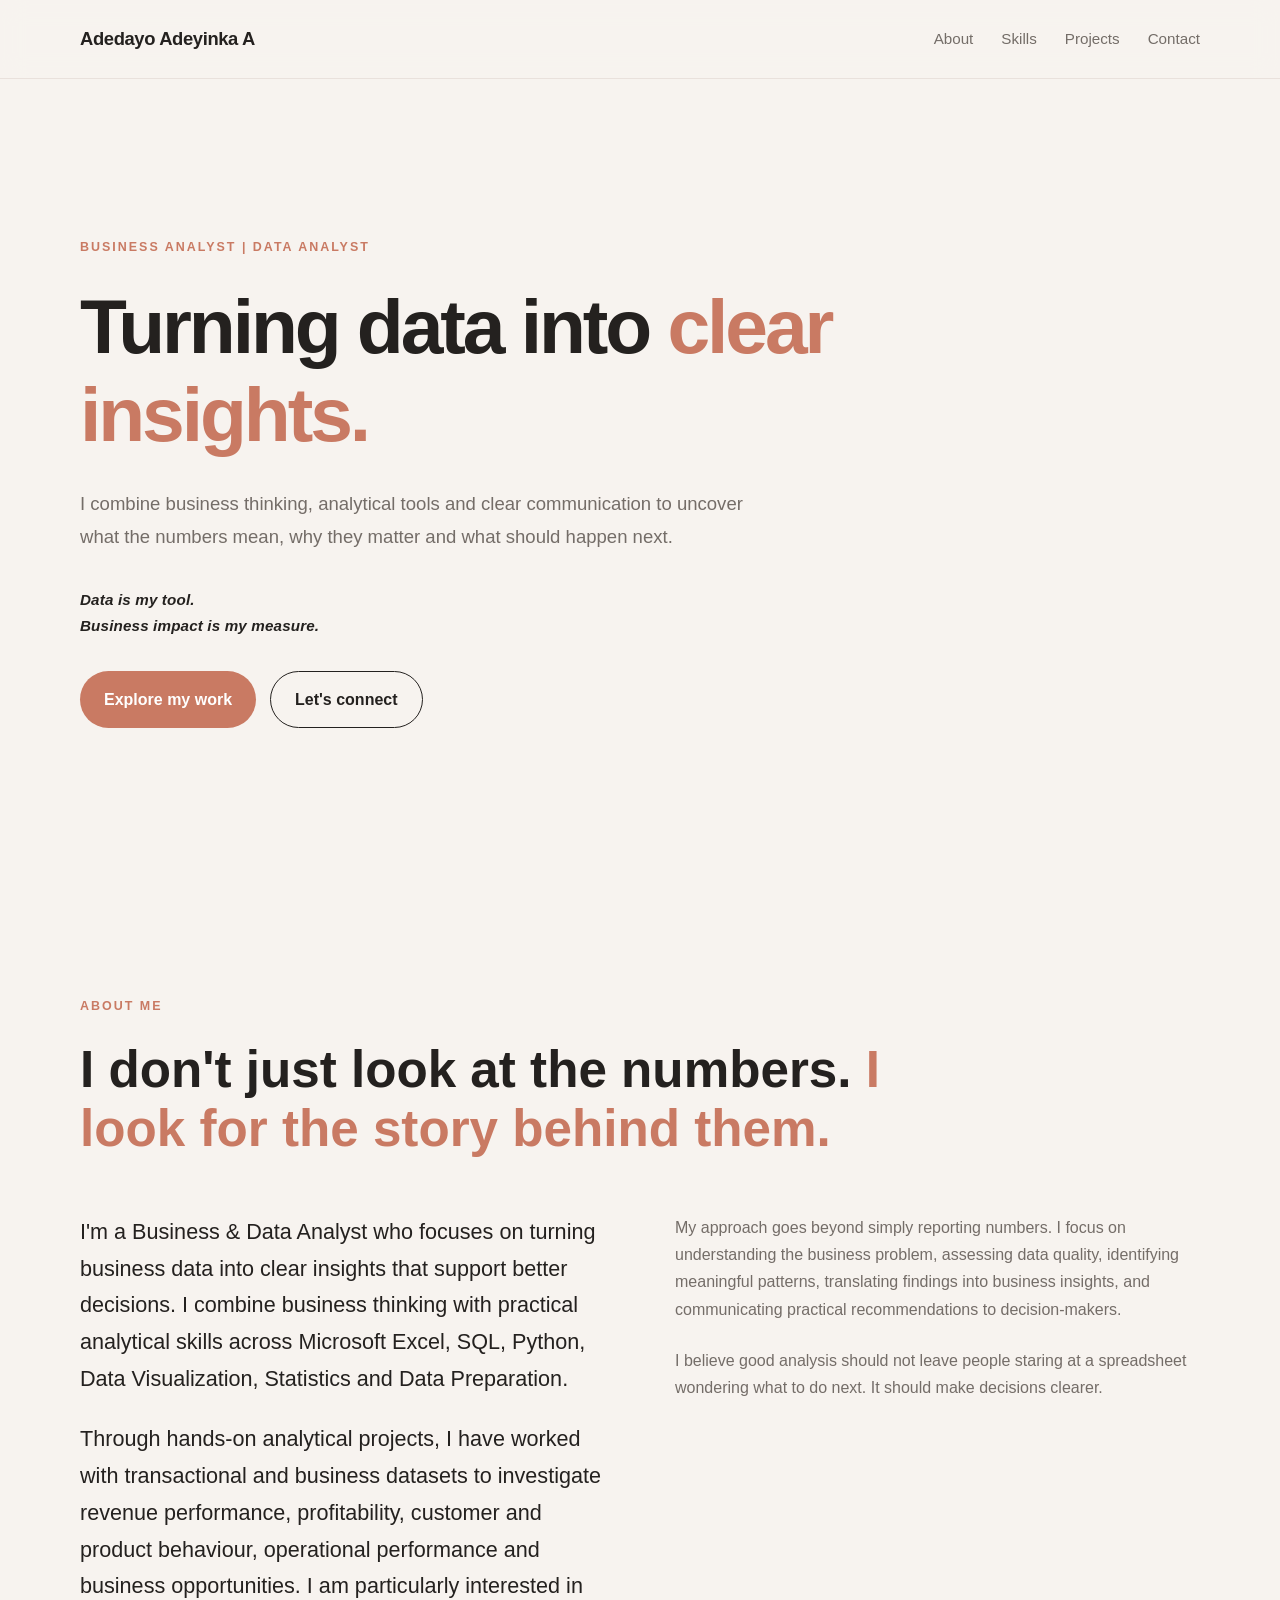
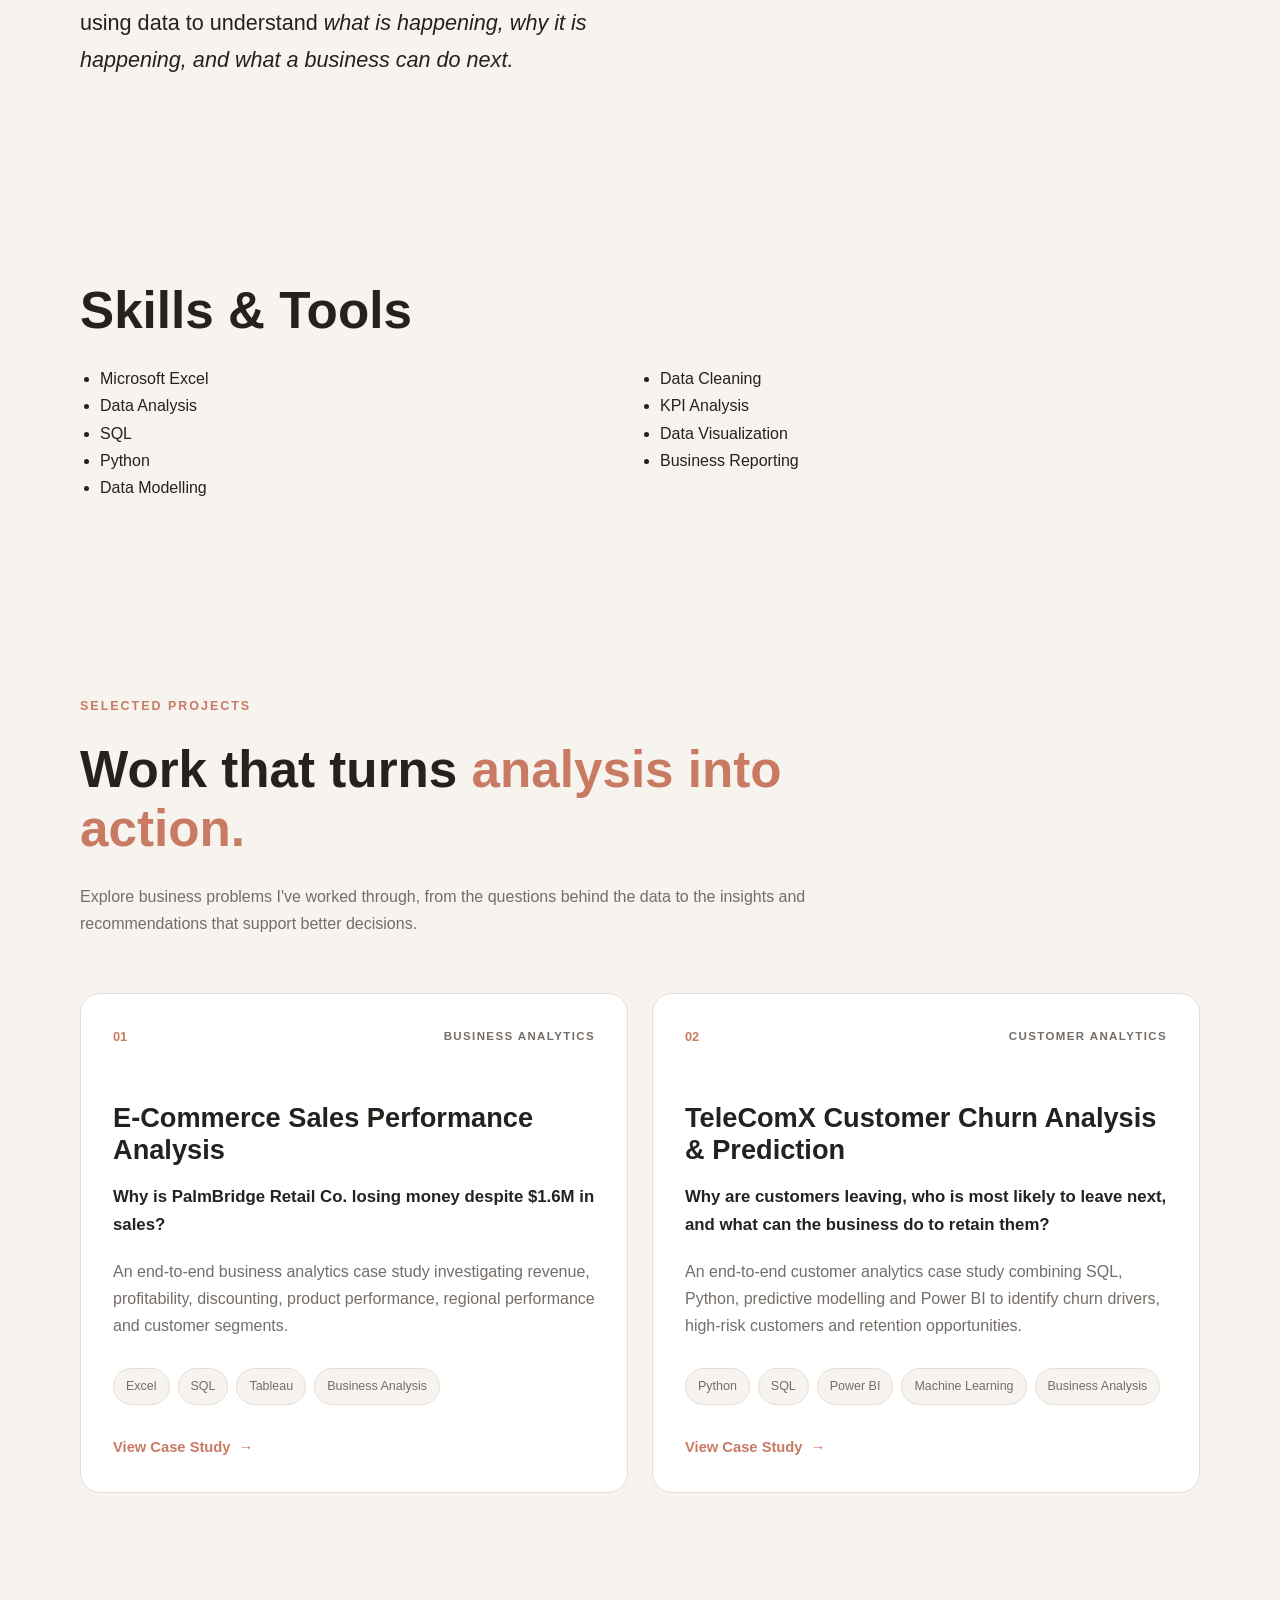
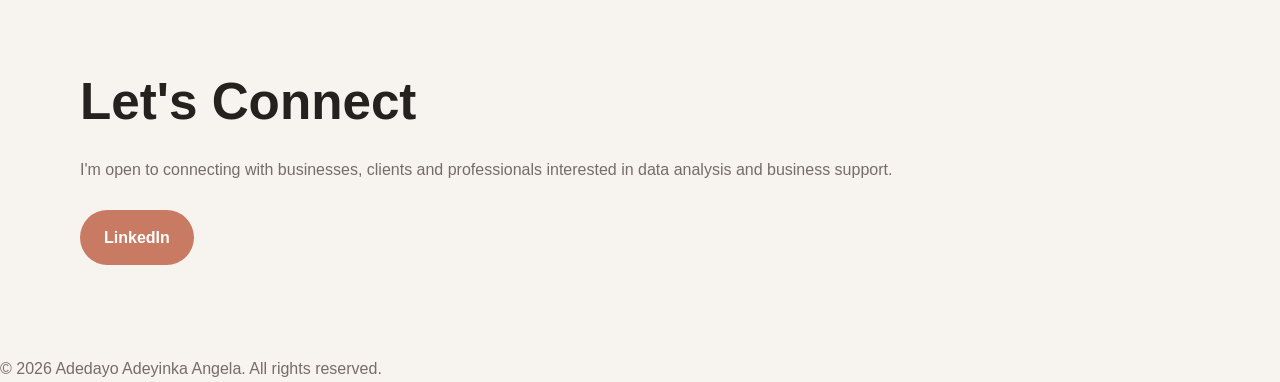
==== commit 47555d23: "Add TeleComX Customer Churn Analysis project card Added a new project card for TeleComX Customer Chu" ====
--- a/index.html
+++ b/index.html
@@ -203,6 +203,45 @@
 
         </article>
 
+        <article class="project-card">
+
+    <div class="project-card-top">
+        <span class="project-number">02</span>
+        <span class="project-type">CUSTOMER ANALYTICS</span>
+    </div>
+
+    <div class="project-card-content">
+
+        <h3>TeleComX Customer Churn Analysis & Prediction</h3>
+
+        <p class="project-question">
+            Why are customers leaving, who is most likely to leave next,
+            and what can the business do to retain them?
+        </p>
+
+        <p>
+            An end-to-end customer analytics case study combining
+            SQL, Python, predictive modelling and Power BI to identify
+            churn drivers, high-risk customers and retention opportunities.
+        </p>
+
+        <div class="project-tags">
+            <span>Python</span>
+            <span>SQL</span>
+            <span>Power BI</span>
+            <span>Machine Learning</span>
+            <span>Business Analysis</span>
+        </div>
+
+    </div>
+
+    <a href="projects/telecomx-churn-analysis.html"
+       class="project-link">
+        View Case Study <span>→</span>
+    </a>
+
+        </article>
+
     </div>
 
 </section>
--- a/css/style.css
+++ b/css/style.css
@@ -346,6 +346,14 @@
 
 .about-details p {
     margin-bottom: 24px;
+}
+
+
+.skills-list {
+   list-style-type: disc; /* this gives you bullets */
+   columns: 2; /* makes it 2 columns. Use 3 if you have more skills */ 
+   gap: 20px;
+   padding-left: 20px;
 }
 
 
@@ -686,11 +694,11 @@
     top: 120px;
 }
 
-.case-study-heading h3 {
+.case-study-heading h2 {
     margin-bottom: 0;
 }
 
-.case-study-heading h3 span {
+.case-study-heading h2 span {
     color: var(--accent);
 }
 
@@ -732,7 +740,7 @@
         margin-bottom: 40px;
     }
 
-    .case-study-hero h3 {
+    .case-study-hero h2 {
         font-size: clamp(2.5rem, 11vw, 4rem);
     }
 
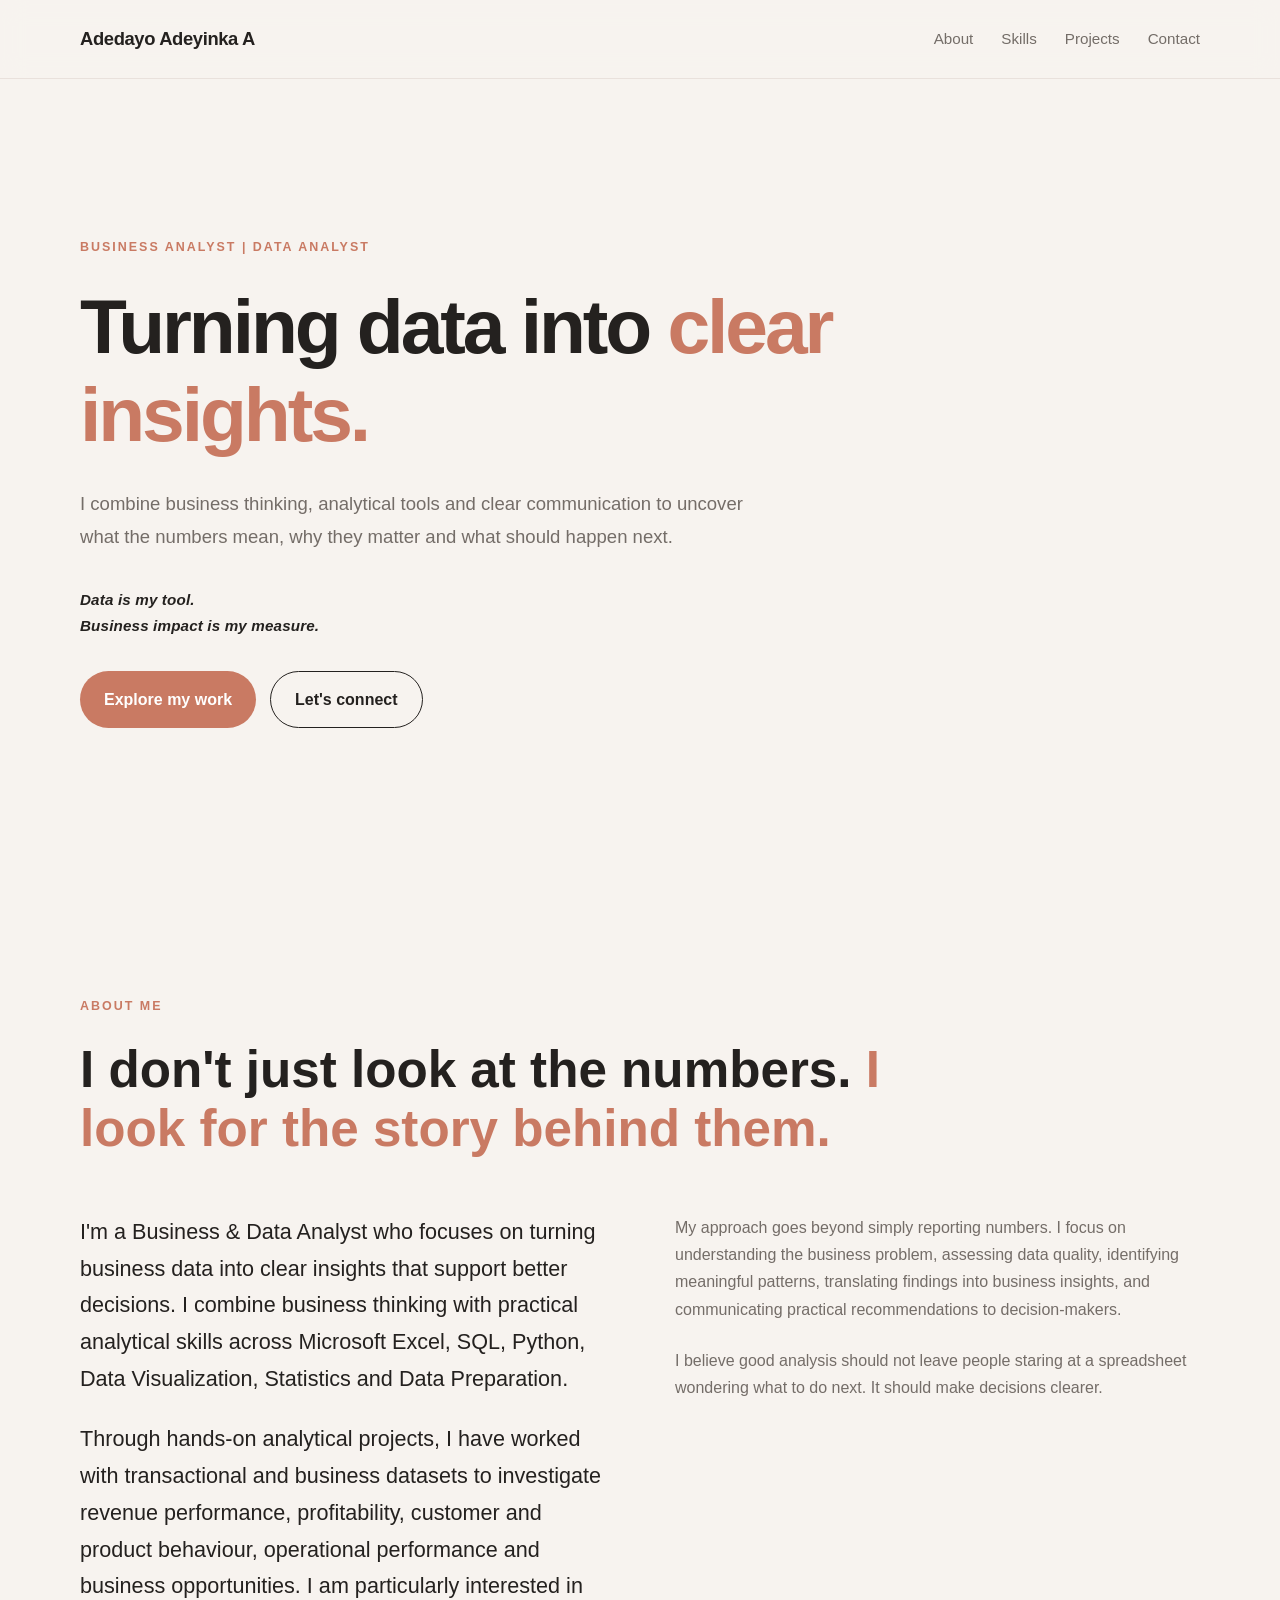
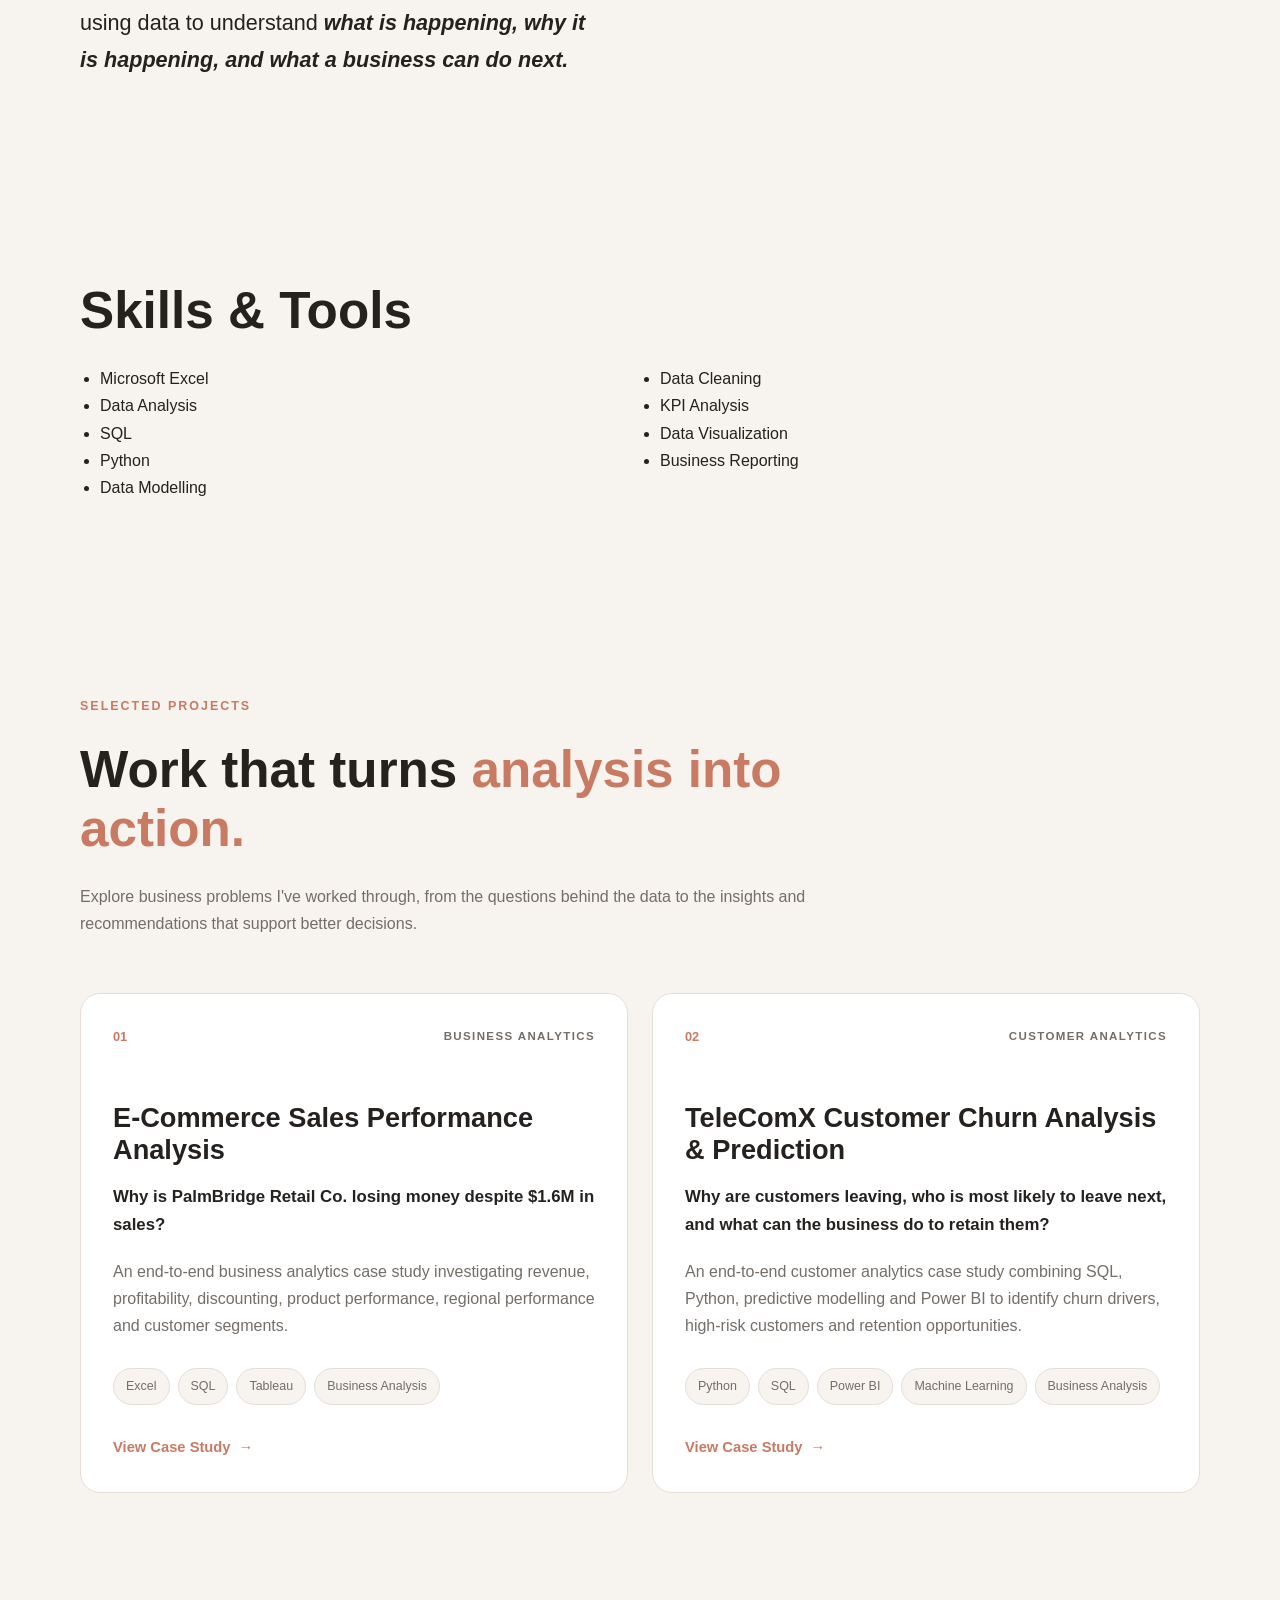
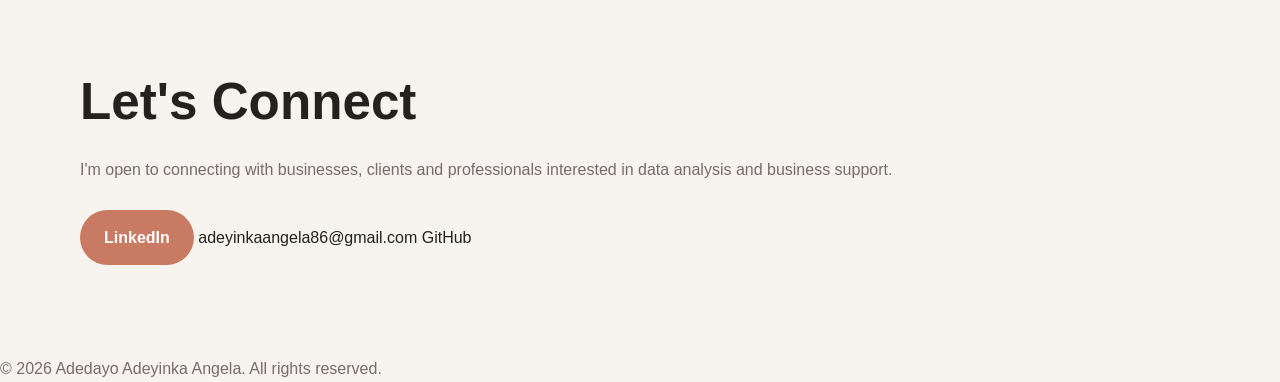
==== commit 33f9d1a4: "Enhance content and add contact links in index.html Updated the text to emphasize the importance of " ====
--- a/index.html
+++ b/index.html
@@ -97,8 +97,8 @@
                Through hands-on analytical projects, I have worked with transactional 
                and business datasets to investigate revenue performance, profitability, 
                customer and product behaviour, operational performance and business opportunities. 
-               I am particularly interested in using data to understand <i>what is happening, 
-               why it is happening, and what a business can do next.</i>
+               I am particularly interested in using data to understand <b><i>what is happening, 
+               why it is happening, and what a business can do next.</i></b>
            </p>
 
         </div>
@@ -262,6 +262,15 @@
             <a href="https://www.linkedin.com/" class="button">
                 LinkedIn
             </a>
+            <a href="mailto:adeyinkaangela86@gmail.com">
+    adeyinkaangela86@gmail.com
+</a>
+
+<a href="https://github.com/adeyinka-angela"
+   target="_blank"
+   rel="noopener">
+    GitHub
+</a>
 
         </section>
 
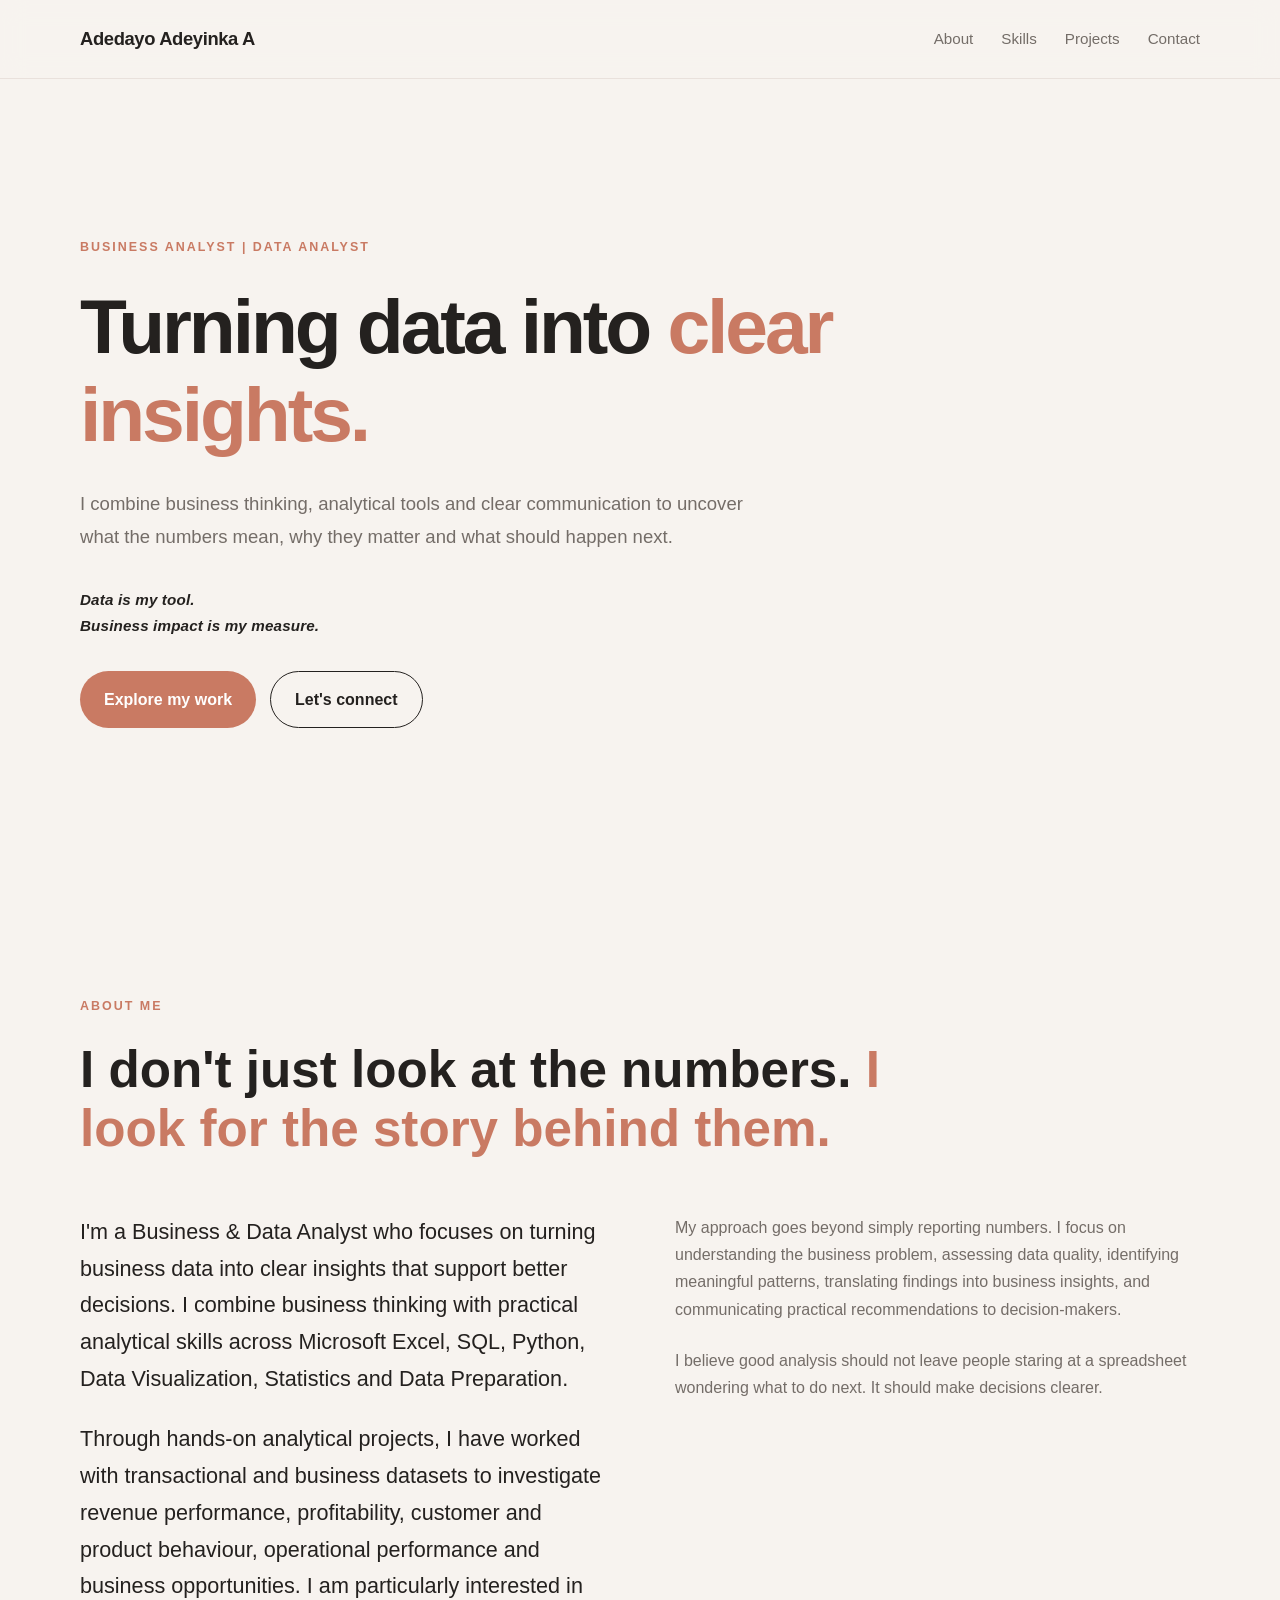
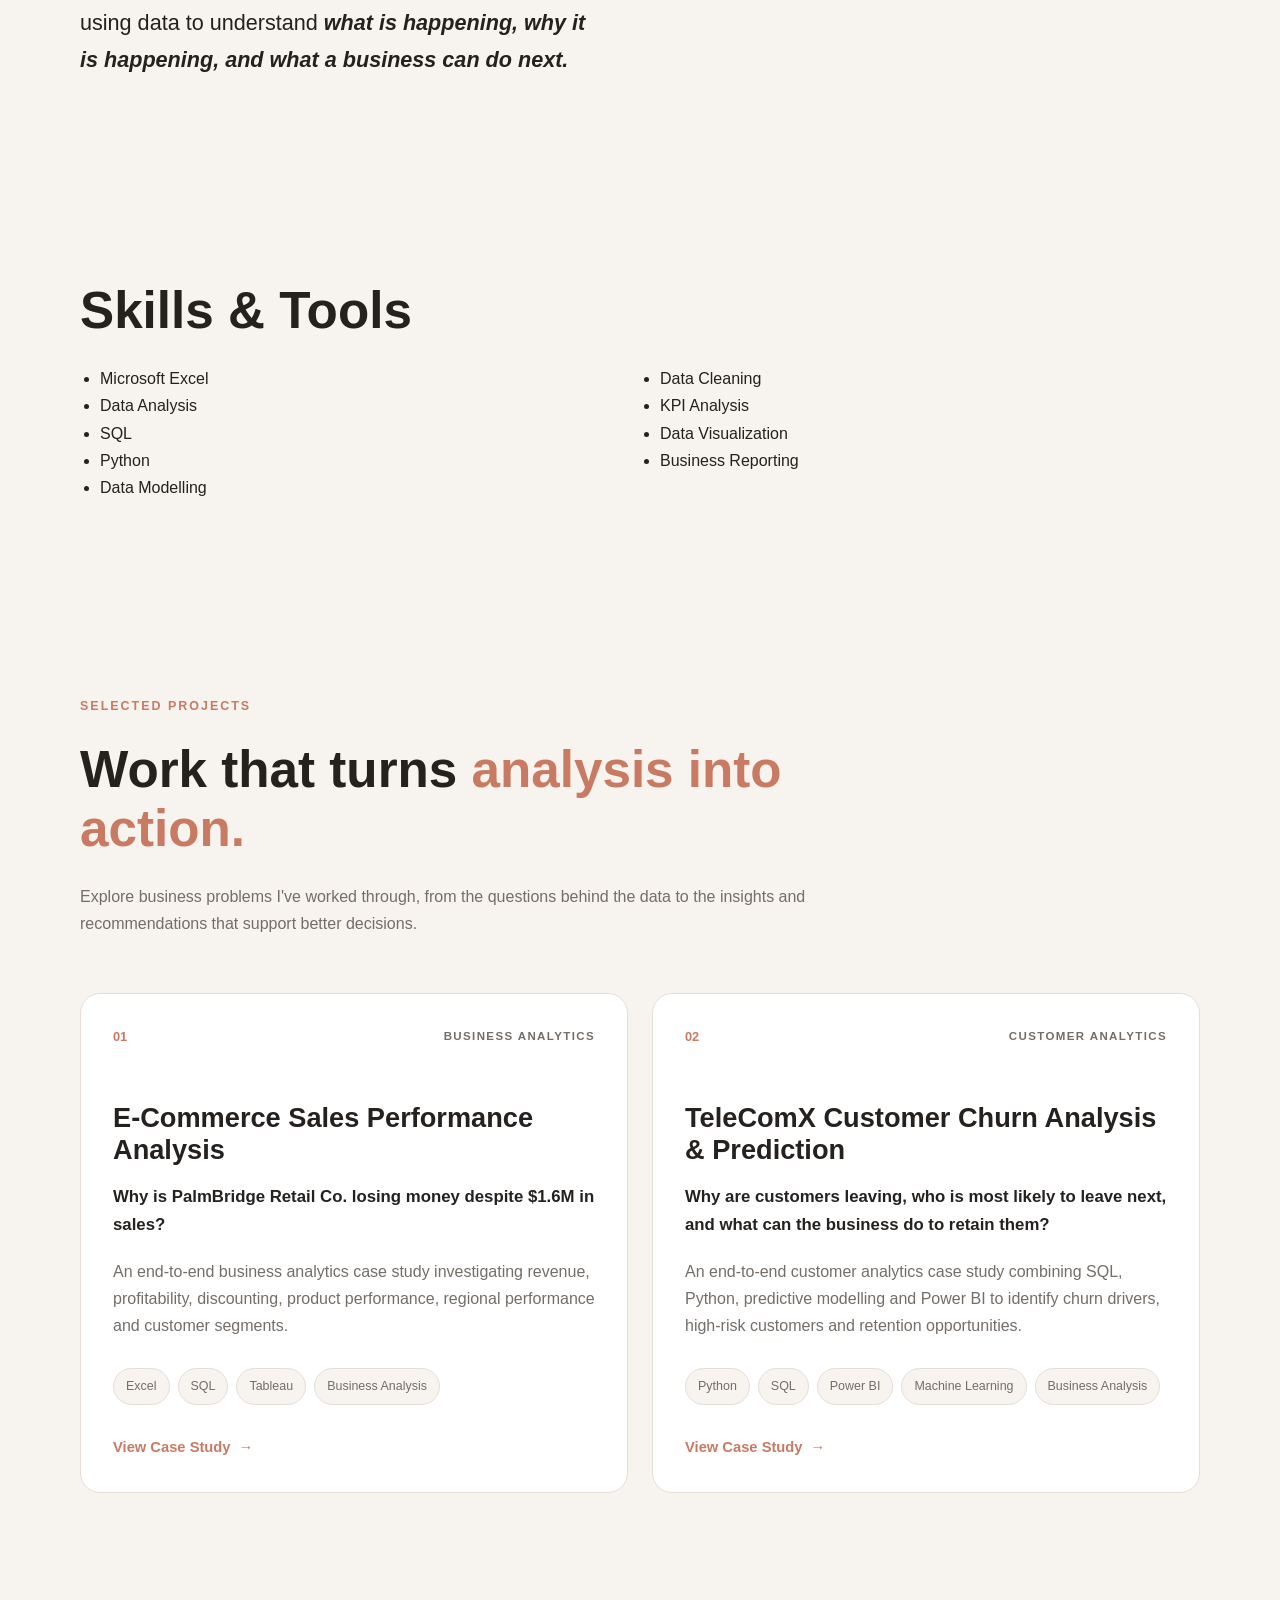
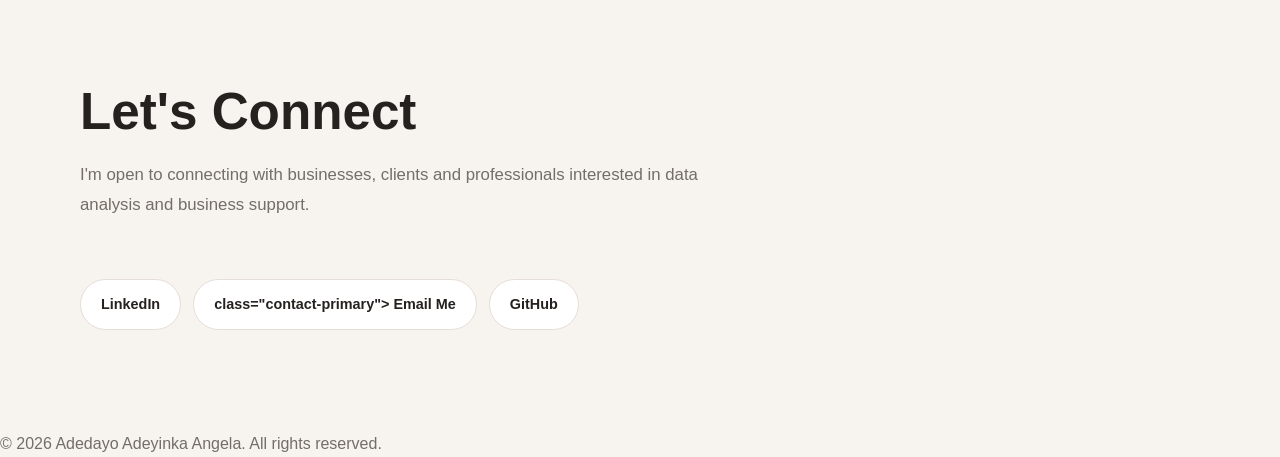
==== commit b7b1e8c8: "Add contact links for LinkedIn and Email" ====
--- a/index.html
+++ b/index.html
@@ -258,19 +258,25 @@
             </p>
 
             <br>
+            
+            <div class="contact-links"> 
 
             <a href="https://www.linkedin.com/" class="button">
                 LinkedIn
             </a>
+            
             <a href="mailto:adeyinkaangela86@gmail.com">
-    adeyinkaangela86@gmail.com
-</a>
-
-<a href="https://github.com/adeyinka-angela"
-   target="_blank"
-   rel="noopener">
-    GitHub
-</a>
+       class="contact-primary">
+        Email Me
+    </a>
+
+    <a href="https://github.com/adeyinka-angela"
+       target="_blank"
+       rel="noopener">
+        GitHub
+    </a>
+
+                </div>
 
         </section>
 
--- a/css/style.css
+++ b/css/style.css
@@ -1370,3 +1370,106 @@
         padding: 18px 20px;
     }
 }
+
+
+/* ================================
+   CONTACT SECTION
+================================ */
+
+#contact {
+    padding-top: 100px;
+    padding-bottom: 100px;
+}
+
+#contact h2 {
+    margin-bottom: 18px;
+}
+
+#contact > p {
+    max-width: 620px;
+    margin-bottom: 32px;
+    font-size: 1.05rem;
+    line-height: 1.8;
+}
+
+/* Contact links */
+
+.contact-links {
+    display: flex;
+    flex-wrap: wrap;
+    gap: 12px;
+    align-items: center;
+}
+
+.contact-links a {
+    display: inline-flex;
+    align-items: center;
+    justify-content: center;
+    min-height: 48px;
+    padding: 12px 20px;
+
+    border: 1px solid var(--border);
+    border-radius: 999px;
+
+    background: var(--surface);
+    color: var(--text);
+
+    font-size: 0.9rem;
+    font-weight: 600;
+
+    transition:
+        transform 0.25s ease,
+        border-color 0.25s ease,
+        background 0.25s ease,
+        color 0.25s ease,
+        box-shadow 0.25s ease;
+}
+
+.contact-links a:hover {
+    transform: translateY(-3px);
+    border-color: var(--accent);
+    color: var(--accent);
+    box-shadow: 0 10px 25px rgba(0, 0, 0, 0.06);
+}
+
+/* Primary contact link */
+
+.contact-links a.contact-primary {
+    background: var(--accent);
+    border-color: var(--accent);
+    color: white;
+}
+
+.contact-links a.contact-primary:hover {
+    background: var(--accent-dark);
+    border-color: var(--accent-dark);
+    color: white;
+}
+
+
+/* ================================
+   CONTACT — MOBILE
+================================ */
+
+@media (max-width: 768px) {
+
+    #contact {
+        padding-top: 70px;
+        padding-bottom: 70px;
+    }
+
+    #contact > p {
+        font-size: 0.98rem;
+    }
+
+    .contact-links {
+        gap: 10px;
+    }
+
+    .contact-links a {
+        min-height: 46px;
+        padding: 11px 17px;
+        font-size: 0.85rem;
+    }
+
+       }
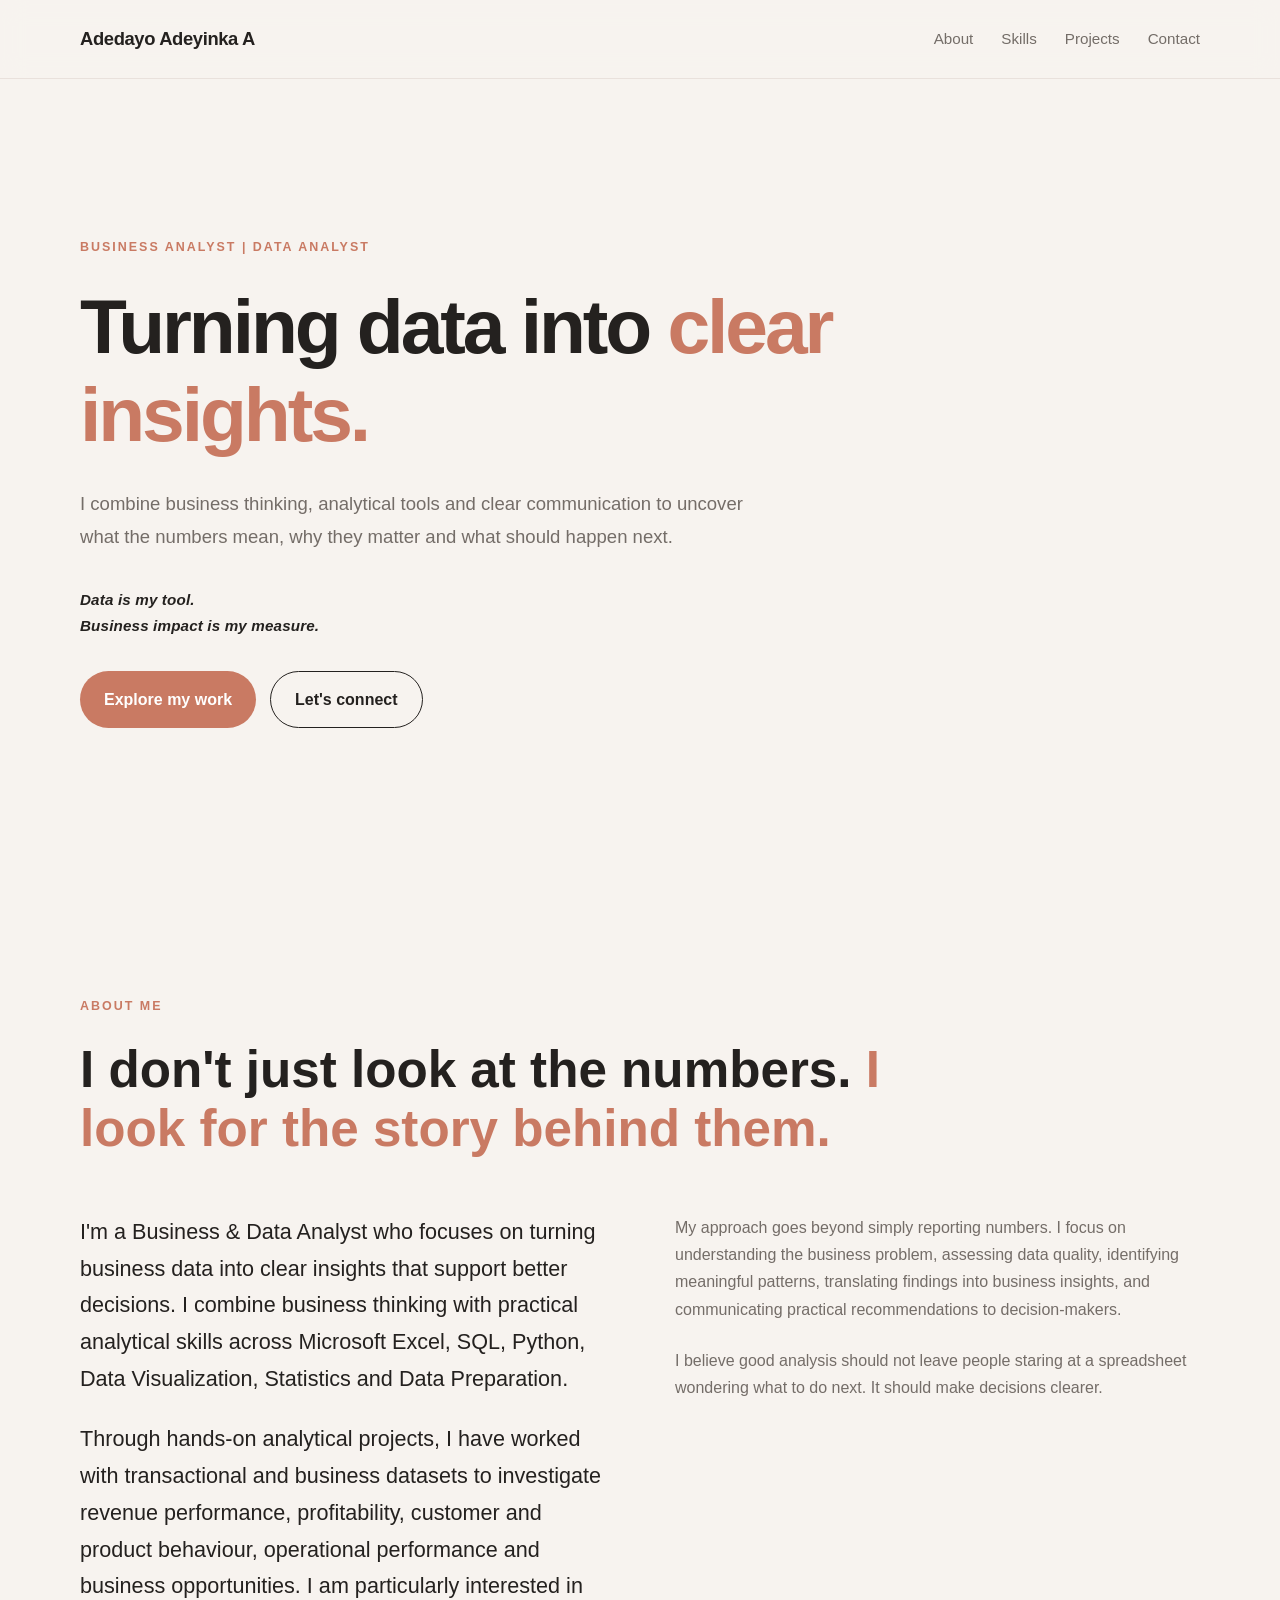
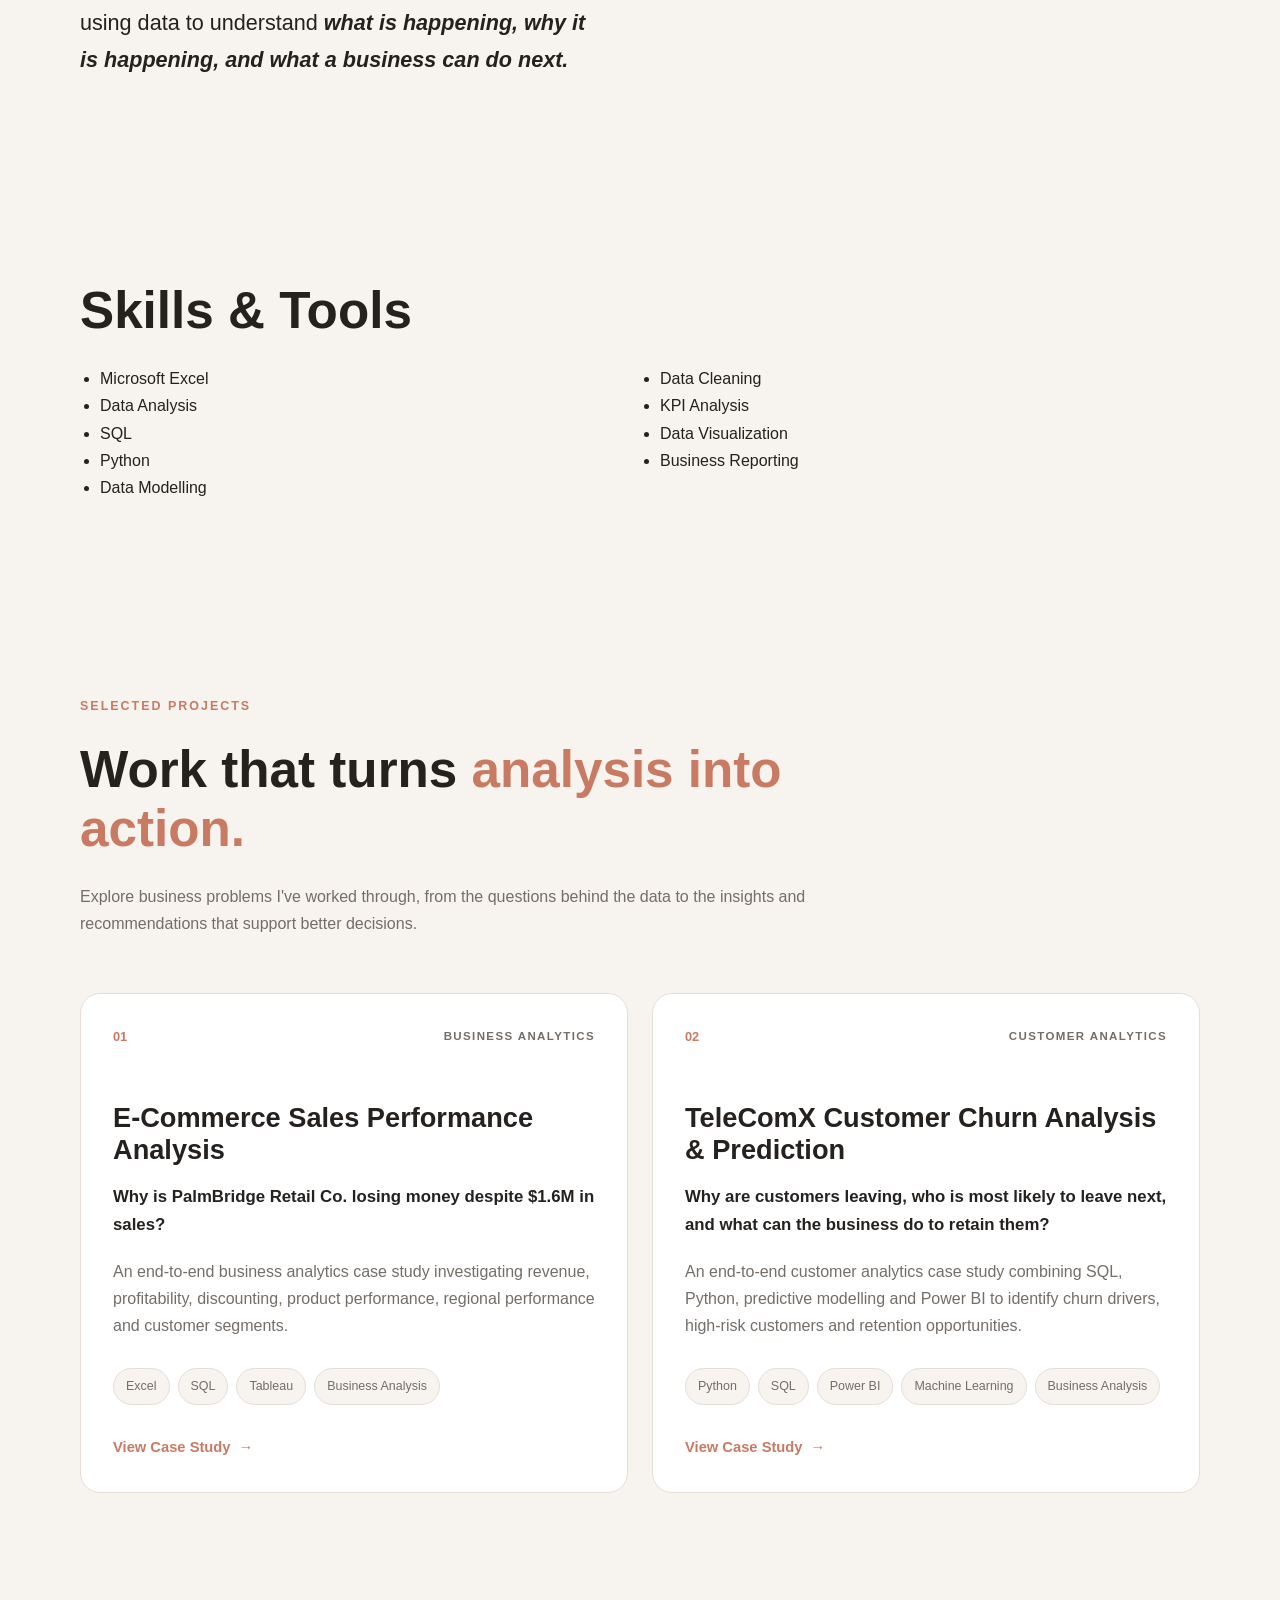
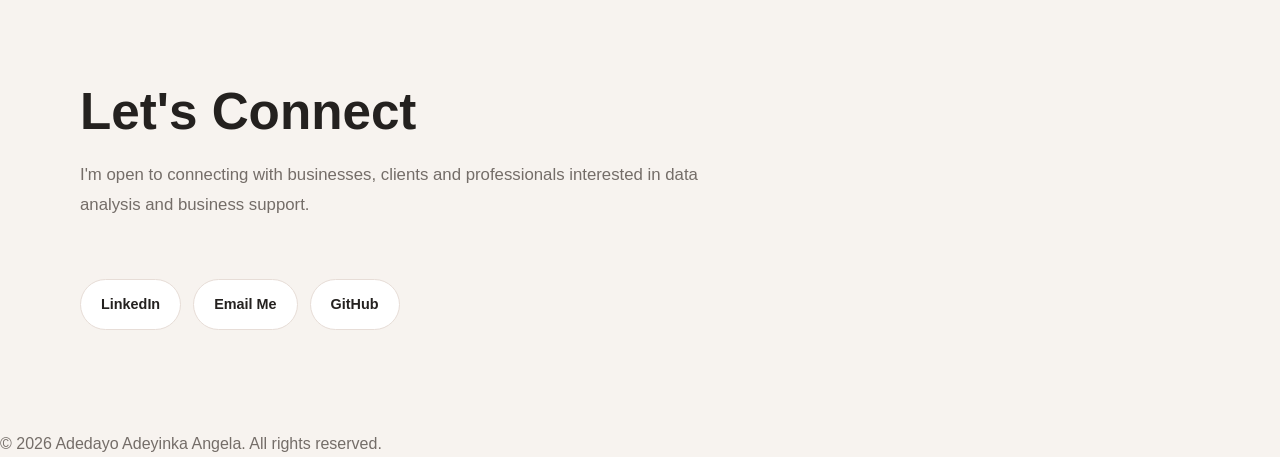
==== commit 3a22c32c: "Remove class from Email Me link Removed class attribute from email link." ====
--- a/index.html
+++ b/index.html
@@ -266,7 +266,6 @@
             </a>
             
             <a href="mailto:adeyinkaangela86@gmail.com">
-       class="contact-primary">
         Email Me
     </a>
 
